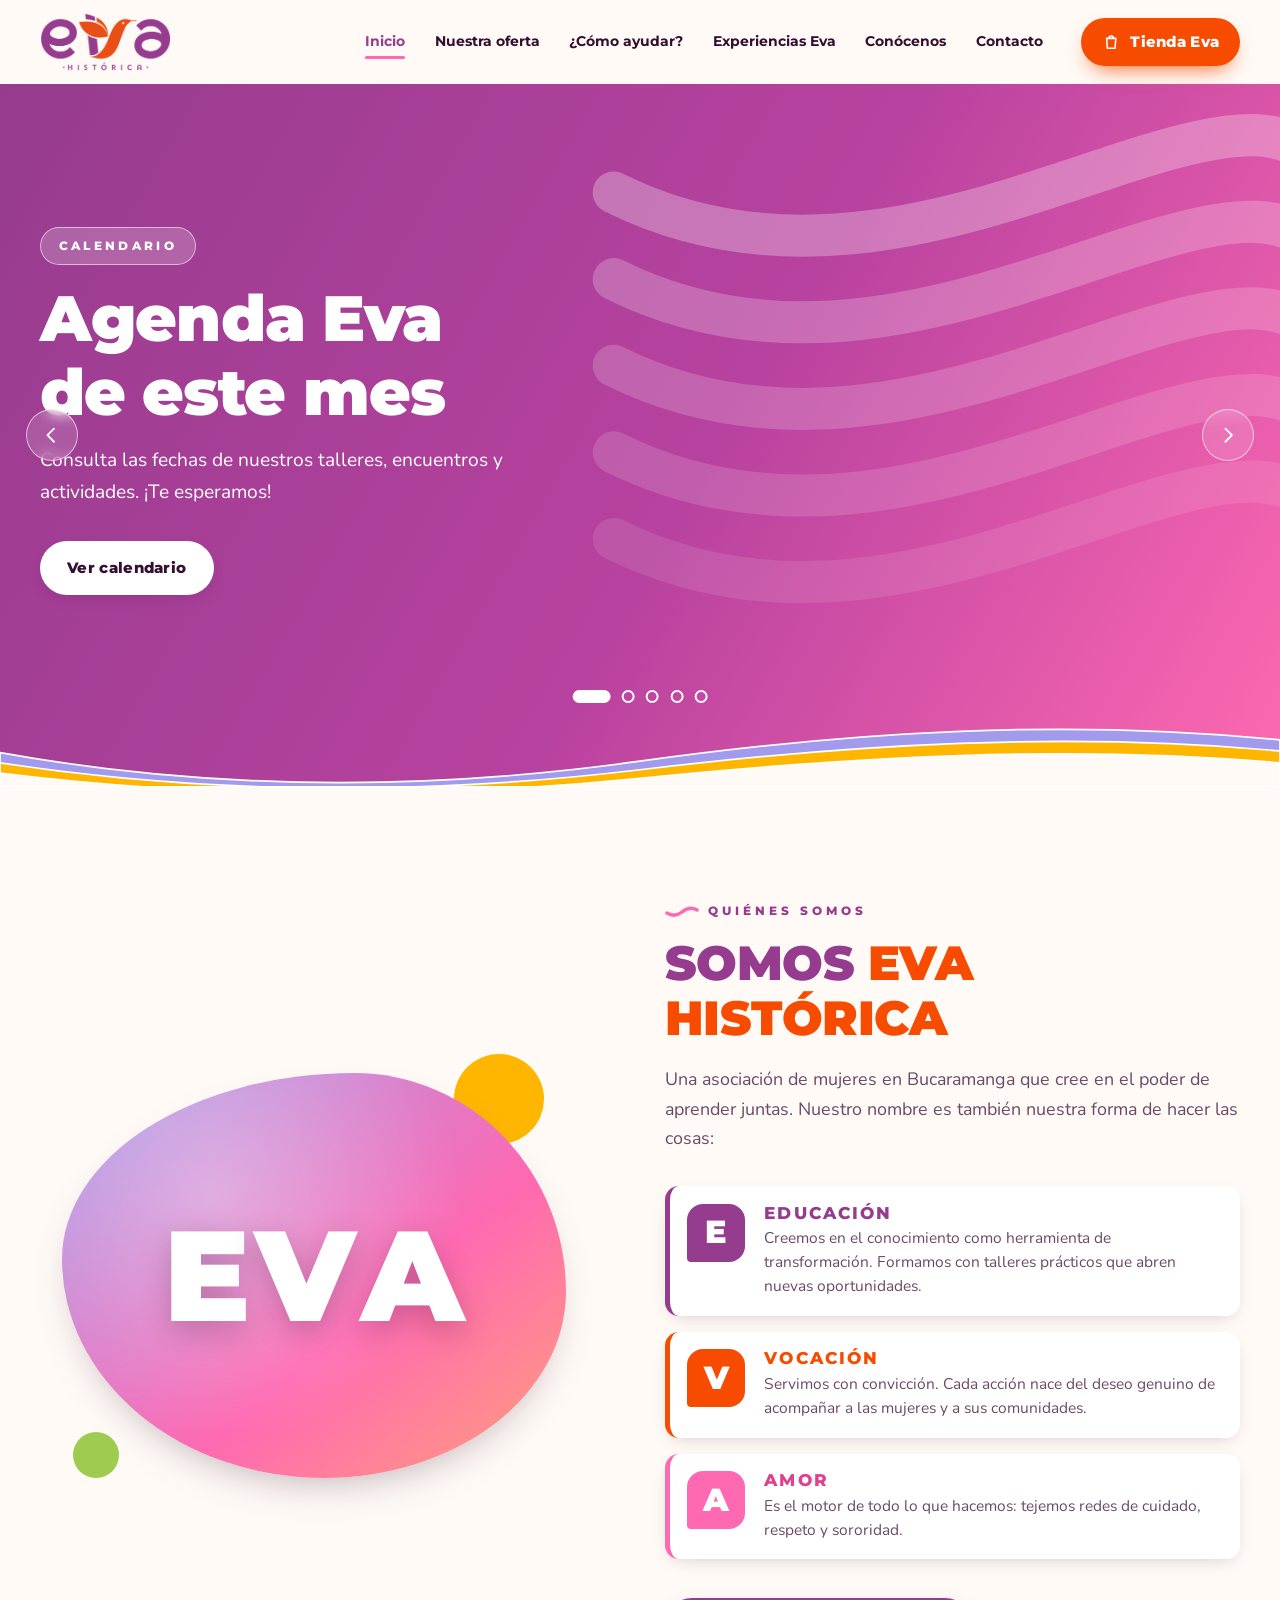
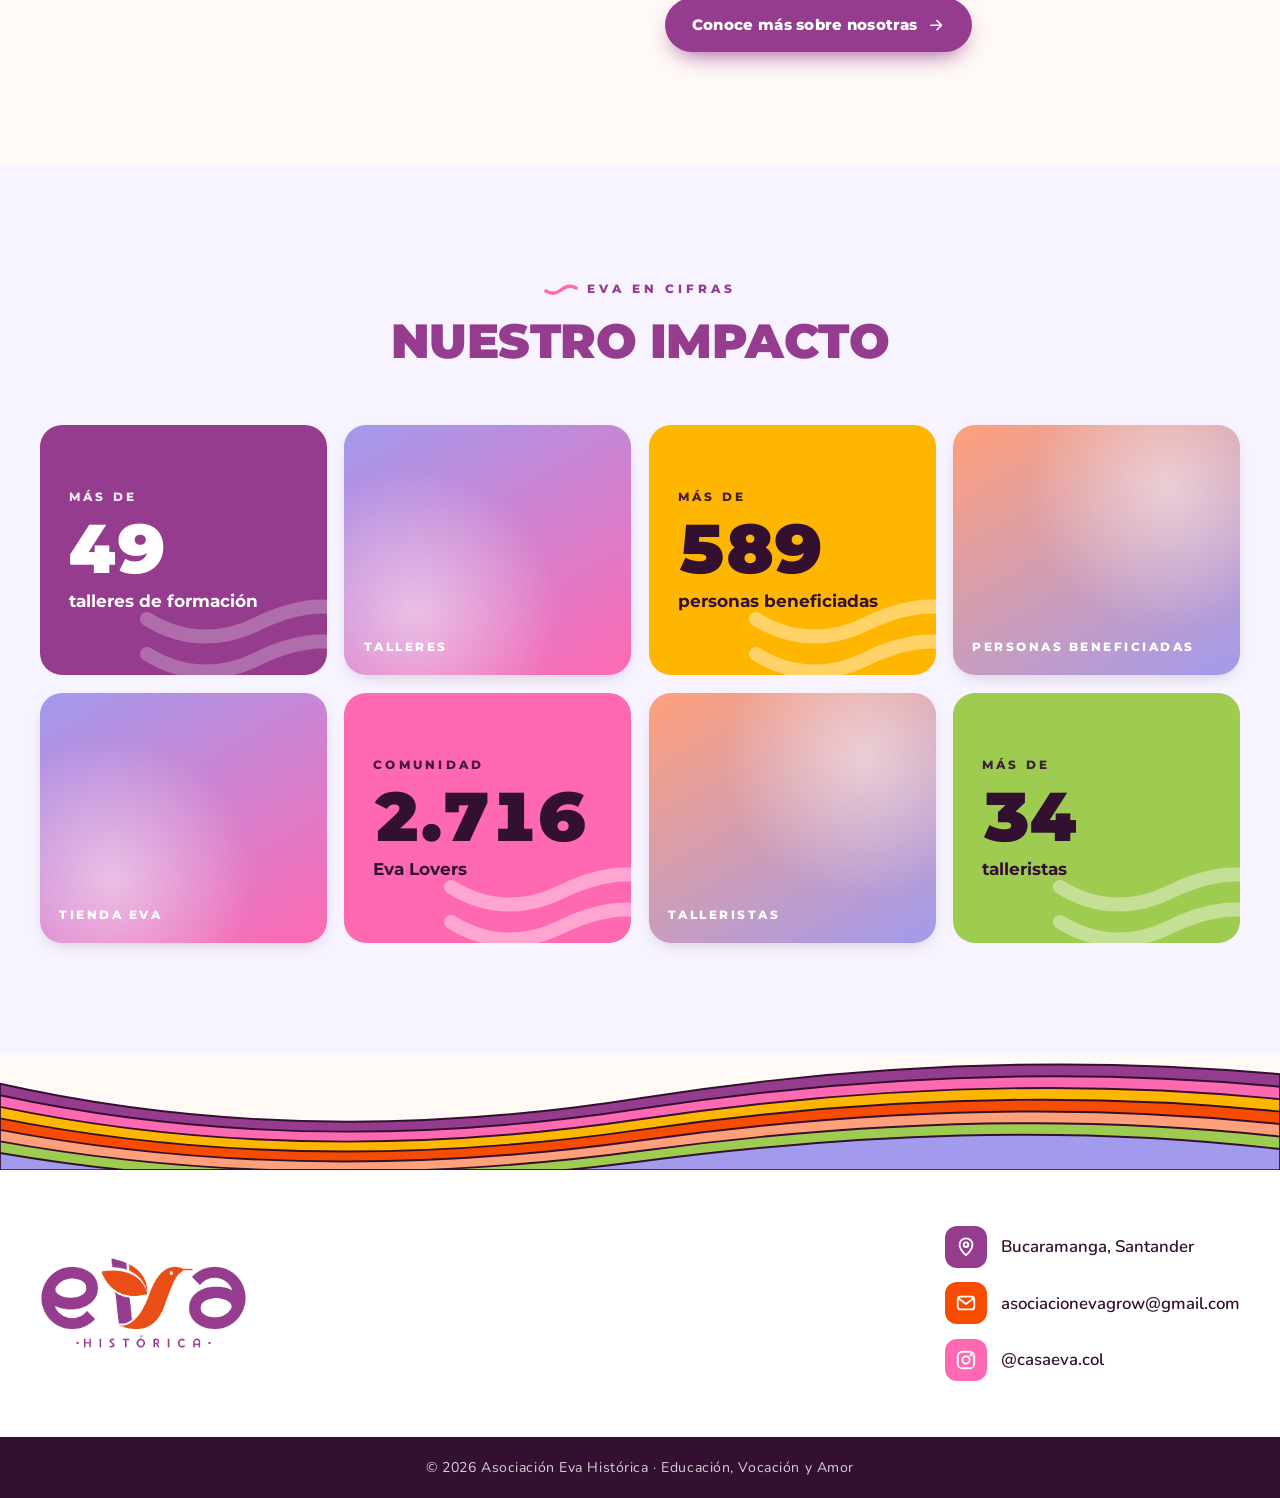
==== index.html @ c9ff87e4 "Primer commit" ====
<!DOCTYPE html>
<html lang="es">
<head>
  <meta charset="UTF-8">
  <meta name="viewport" content="width=device-width, initial-scale=1.0">
  <title>Asociación Eva Histórica | Educación, Vocación y Amor</title>
  <meta name="description" content="Asociación Eva Histórica — Bucaramanga, Santander. Talleres de formación, voluntariado y Tienda Eva: educación, vocación y amor.">
  <meta name="theme-color" content="#963c8f">
  <link rel="icon" type="image/png" href="assets/img/logo/logo-recortado.png">

  <link rel="preconnect" href="https://fonts.googleapis.com">
  <link rel="preconnect" href="https://fonts.gstatic.com" crossorigin>
  <link href="https://fonts.googleapis.com/css2?family=Montserrat:wght@500;600;700;800;900&family=Nunito:wght@400;600;700&display=swap" rel="stylesheet">

  <link rel="stylesheet" href="css/styles.css">
  <script src="js/main.js" defer></script>
</head>
<body>

  <a class="skip-link" href="#contenido">Saltar al contenido</a>

  <!-- ============ ENCABEZADO ============ -->
  <header class="site-header" id="top">
    <div class="container header-inner">
      <a class="brand" href="index.html" aria-label="Eva Histórica — Inicio">
        <img class="brand-logo js-fallback" src="assets/img/logo/logo-recortado.png" srcset="assets/img/logo/logo-recortado.png 1x, assets/img/logo/logo-grande-recortado.png 2x" width="584" height="259" alt="Asociación Eva Histórica">
        <span class="brand-fallback" aria-hidden="true">Eva<small>Histórica</small></span>
      </a>

      <button class="nav-toggle" aria-expanded="false" aria-controls="menu-principal" aria-label="Abrir menú">
        <span></span><span></span><span></span>
      </button>

      <nav class="main-nav" id="menu-principal" aria-label="Menú principal">
        <ul>
          <li><a href="index.html" aria-current="page">Inicio</a></li>
          <li><a href="oferta.html">Nuestra oferta</a></li>
          <li><a href="como-ayudar.html">¿Cómo ayudar?</a></li>
          <li><a href="experiencias.html">Experiencias Eva</a></li>
          <li><a href="conocenos.html">Conócenos</a></li>
          <li><a href="#contacto">Contacto</a></li>
        </ul>
        <a class="btn btn--shop" href="como-ayudar.html#tienda">
          <svg viewBox="0 0 24 24" aria-hidden="true"><path d="M6 7h12l-1 13H7L6 7Z"/><path d="M9 7a3 3 0 0 1 6 0"/></svg>
          Tienda Eva
        </a>
      </nav>
    </div>
  </header>

  <main id="contenido">

    <!-- ============ SLIDER DE BANNERS ============ -->
    <section class="hero" aria-roledescription="carrusel" aria-label="Novedades Eva">
      <div class="slides">

        <article class="slide slide--1 is-active" data-bg="assets/img/banners/banner-1.jpg" aria-roledescription="diapositiva" aria-label="1 de 5">
          <div class="container slide-content">
            <span class="pill">Calendario</span>
            <h2>Agenda Eva<br>de este mes</h2>
            <p>Consulta las fechas de nuestros talleres, encuentros y actividades. ¡Te esperamos!</p>
            <a class="btn btn--light" href="oferta.html#calendario">Ver calendario</a>
          </div>
        </article>

        <article class="slide slide--2" data-bg="assets/img/banners/banner-2.jpg" aria-roledescription="diapositiva" aria-label="2 de 5">
          <div class="container slide-content">
            <span class="pill">Convocatoria abierta</span>
            <h2>Inscríbete en nuestros nuevos talleres</h2>
            <p>Formación práctica para mujeres que quieren aprender, emprender y crecer juntas.</p>
            <a class="btn btn--light" href="oferta.html#talleres">Quiero inscribirme</a>
          </div>
        </article>

        <article class="slide slide--3" data-bg="assets/img/banners/banner-3.jpg" aria-roledescription="diapositiva" aria-label="3 de 5">
          <div class="container slide-content">
            <span class="pill">Tienda Eva</span>
            <h2>Hecho con amor por manos emprendedoras</h2>
            <p>Cada compra en la Tienda Eva impulsa los procesos de formación de nuestra comunidad.</p>
            <a class="btn btn--light" href="como-ayudar.html#tienda">Visitar la tienda</a>
          </div>
        </article>

        <article class="slide slide--4" data-bg="assets/img/banners/banner-4.jpg" aria-roledescription="diapositiva" aria-label="4 de 5">
          <div class="container slide-content">
            <span class="pill">Mensaje Eva</span>
            <h2>Educar es sembrar: cada mujer que aprende transforma su comunidad</h2>
            <a class="btn btn--light" href="conocenos.html">Conócenos</a>
          </div>
        </article>

        <article class="slide slide--5" data-bg="assets/img/banners/banner-5.jpg" aria-roledescription="diapositiva" aria-label="5 de 5">
          <div class="container slide-content">
            <span class="pill">Voluntariados</span>
            <h2>Suma tu tiempo y tu talento a la causa</h2>
            <p>Hay muchas formas de ser parte de Eva. Encuentra la tuya.</p>
            <a class="btn btn--light" href="como-ayudar.html#voluntarios">¿Cómo ayudar?</a>
          </div>
        </article>

        <!-- Ondas decorativas (se ocultan si el banner tiene imagen) -->
        <svg class="hero-ribbons" viewBox="0 0 600 520" aria-hidden="true" preserveAspectRatio="xMaxYMid slice">
          <g fill="none" stroke-linecap="round" stroke-width="34">
            <path d="M20 90 C160 160 300 110 420 70 S560 40 600 70"  stroke="#ffffff" opacity=".28"/>
            <path d="M20 160 C160 230 300 180 420 140 S560 110 600 140" stroke="#ffffff" opacity=".22"/>
            <path d="M20 230 C160 300 300 250 420 210 S560 180 600 210" stroke="#ffffff" opacity=".18"/>
            <path d="M20 300 C160 370 300 320 420 280 S560 250 600 280" stroke="#ffffff" opacity=".14"/>
            <path d="M20 370 C160 440 300 390 420 350 S560 320 600 350" stroke="#ffffff" opacity=".10"/>
          </g>
        </svg>
      </div>

      <button class="hero-arrow hero-arrow--prev" aria-label="Banner anterior">
        <svg viewBox="0 0 24 24" aria-hidden="true"><path d="M15 5l-7 7 7 7"/></svg>
      </button>
      <button class="hero-arrow hero-arrow--next" aria-label="Banner siguiente">
        <svg viewBox="0 0 24 24" aria-hidden="true"><path d="M9 5l7 7-7 7"/></svg>
      </button>

      <div class="hero-dots" role="tablist" aria-label="Elegir banner">
        <button role="tab" aria-selected="true"  aria-label="Calendario"></button>
        <button role="tab" aria-selected="false" aria-label="Convocatoria"></button>
        <button role="tab" aria-selected="false" aria-label="Tienda Eva"></button>
        <button role="tab" aria-selected="false" aria-label="Mensaje"></button>
        <button role="tab" aria-selected="false" aria-label="Voluntariados"></button>
      </div>

      <!-- Franja de ondas con la paleta -->
      <svg class="wave-band" viewBox="0 0 1440 90" preserveAspectRatio="none" aria-hidden="true">
        <path d="M0 50 C240 95 480 95 720 60 S1200 10 1440 35 V90 H0Z" fill="#a29aed"/>
        <path d="M0 62 C240 100 480 100 720 70 S1200 25 1440 48 V90 H0Z" fill="#ffb600"/>
        <path d="M0 74 C240 105 480 105 720 80 S1200 40 1440 62 V90 H0Z" fill="var(--bg)"/>
      </svg>
    </section>

    <!-- ============ QUIÉNES SOMOS / ACRÓSTICO EVA ============ -->
    <section class="about section">
      <div class="container about-grid">
        <div class="about-media reveal">
          <div class="blob" aria-hidden="true"></div>
          <img class="about-img js-fallback" src="assets/img/nosotras/nosotras.png" alt="Mujeres de la Asociación Eva Histórica">
          <div class="about-media-fallback" aria-hidden="true">
            <span>E</span><span>V</span><span>A</span>
          </div>
        </div>

        <div class="about-card reveal">
          <span class="eyebrow">Quiénes somos</span>
          <h2 class="section-title">Somos <span class="hl">Eva Histórica</span></h2>
          <p class="lead">
            Una asociación de mujeres en Bucaramanga que cree en el poder de aprender juntas.
            Nuestro nombre es también nuestra forma de hacer las cosas:
          </p>

          <ul class="acrostic">
            <li class="acrostic-item acrostic-item--e">
              <span class="letter" aria-hidden="true">E</span>
              <div>
                <h3>Educación</h3>
                <p>Creemos en el conocimiento como herramienta de transformación. Formamos con talleres prácticos que abren nuevas oportunidades.</p>
              </div>
            </li>
            <li class="acrostic-item acrostic-item--v">
              <span class="letter" aria-hidden="true">V</span>
              <div>
                <h3>Vocación</h3>
                <p>Servimos con convicción. Cada acción nace del deseo genuino de acompañar a las mujeres y a sus comunidades.</p>
              </div>
            </li>
            <li class="acrostic-item acrostic-item--a">
              <span class="letter" aria-hidden="true">A</span>
              <div>
                <h3>Amor</h3>
                <p>Es el motor de todo lo que hacemos: tejemos redes de cuidado, respeto y sororidad.</p>
              </div>
            </li>
          </ul>

          <a class="btn btn--primary" href="conocenos.html">
            Conoce más sobre nosotras
            <svg viewBox="0 0 24 24" aria-hidden="true"><path d="M5 12h14M13 6l6 6-6 6"/></svg>
          </a>
        </div>
      </div>
    </section>

    <!-- ============ IMPACTO / CIFRAS ============ -->
    <section class="impact section">
      <div class="container">
        <header class="section-head reveal">
          <span class="eyebrow">Eva en cifras</span>
          <h2 class="section-title">Nuestro impacto</h2>
        </header>

        <div class="impact-grid">
          <!-- Fila 1 -->
          <div class="tile tile--stat tile--morado reveal">
            <span class="stat-prefix">Más de</span>
            <span class="stat-number" data-count="50">0</span>
            <span class="stat-label">talleres de formación</span>
          </div>
          <figure class="tile tile--img reveal" data-label="Talleres">
            <img class="js-fallback" src="assets/img/impacto/talleres.jpg" alt="Talleres de formación Eva">
          </figure>
          <div class="tile tile--stat tile--amarillo reveal">
            <span class="stat-prefix">Más de</span>
            <span class="stat-number" data-count="600">0</span>
            <span class="stat-label">personas beneficiadas</span>
          </div>
          <figure class="tile tile--img reveal" data-label="Personas beneficiadas">
            <img class="js-fallback" src="assets/img/impacto/personas.jpg" alt="Personas beneficiadas por Eva">
          </figure>

          <!-- Fila 2 -->
          <figure class="tile tile--img reveal" data-label="Tienda Eva">
            <img class="js-fallback" src="assets/img/impacto/tienda.jpg" alt="Productos de la Tienda Eva">
          </figure>
          <div class="tile tile--stat tile--rosa reveal">
            <span class="stat-prefix">Comunidad</span>
            <span class="stat-number" data-count="2769">0</span>
            <span class="stat-label">Eva Lovers</span>
          </div>
          <figure class="tile tile--img reveal" data-label="Talleristas">
            <img class="js-fallback" src="assets/img/impacto/talleristas.jpg" alt="Talleristas de Eva">
          </figure>
          <div class="tile tile--stat tile--verde reveal">
            <span class="stat-prefix">Más de</span>
            <span class="stat-number" data-count="35">0</span>
            <span class="stat-label">talleristas</span>
          </div>
        </div>
      </div>
    </section>


  </main>

  <!-- ============ PIE DE PÁGINA ============ -->
  <footer class="site-footer" id="contacto">
    <svg class="footer-waves" viewBox="0 0 1440 120" preserveAspectRatio="none" aria-hidden="true">
      <path d="M0 30 C240 80 480 80 720 45 S1200 0 1440 20 V120 H0Z"  fill="#963c8f"/>
      <path d="M0 42 C240 90 480 90 720 56 S1200 12 1440 33 V120 H0Z" fill="#ff69b2"/>
      <path d="M0 54 C240 100 480 100 720 67 S1200 24 1440 46 V120 H0Z" fill="#ffb600"/>
      <path d="M0 66 C240 110 480 110 720 78 S1200 36 1440 59 V120 H0Z" fill="#f74c00"/>
      <path d="M0 78 C240 120 480 120 720 89 S1200 48 1440 72 V120 H0Z" fill="#ffa07a"/>
      <path d="M0 90 C240 130 480 130 720 100 S1200 60 1440 85 V120 H0Z" fill="#9ecc50"/>
      <path d="M0 102 C240 140 480 140 720 111 S1200 72 1440 98 V120 H0Z" fill="#a29aed"/>
    </svg>

    <div class="footer-main">
      <div class="container footer-grid">
        <a class="footer-brand" href="#top" aria-label="Volver arriba">
          <img class="js-fallback" src="assets/img/logo/logo-grande-recortado.png" width="1166" height="518" alt="Asociación Eva Histórica">
          <span class="brand-fallback" aria-hidden="true">Eva<small>Histórica</small></span>
        </a>

        <ul class="contact-list">
          <li>
            <svg viewBox="0 0 24 24" aria-hidden="true"><path d="M12 21s-7-6.2-7-11.5A7 7 0 0 1 19 9.5C19 14.8 12 21 12 21Z"/><circle cx="12" cy="9.5" r="2.5"/></svg>
            <span>Bucaramanga, Santander</span>
          </li>
          <li>
            <svg viewBox="0 0 24 24" aria-hidden="true"><rect x="3" y="5" width="18" height="14" rx="3"/><path d="m4 7 8 6 8-6"/></svg>
            <a href="mailto:asociacionevagrow@gmail.com">asociacionevagrow@gmail.com</a>
          </li>
          <li>
            <svg viewBox="0 0 24 24" aria-hidden="true"><rect x="3" y="3" width="18" height="18" rx="5"/><circle cx="12" cy="12" r="4"/><circle cx="17.5" cy="6.5" r=".8" fill="currentColor"/></svg>
            <a href="https://www.instagram.com/casaeva.col/" target="_blank" rel="noopener">@casaeva.col</a>
          </li>
        </ul>
      </div>
    </div>

    <div class="footer-bottom">
      <div class="container">
        <p>© <span id="year">2026</span> Asociación Eva Histórica · Educación, Vocación y Amor</p>
      </div>
    </div>
  </footer>

</body>
</html>
---- css/styles.css ----
/* =========================================================
   ASOCIACIÓN EVA HISTÓRICA — Hoja de estilos principal
   Paleta oficial (Diseño de marca 2024)
   ========================================================= */

:root {
  /* Paleta de marca */
  --morado:   #963c8f;
  --rosa:     #ff69b2;
  --amarillo: #ffb600;
  --naranja:  #f74c00;
  --salmon:   #ffa07a;
  --verde:    #9ecc50;
  --lavanda:  #a29aed;

  /* Neutros derivados */
  --tinta:        #33102f;   /* texto principal (morado muy oscuro) */
  --tinta-suave:  #6b4a67;
  --bg:           #fffaf6;   /* crema cálido */
  --bg-alt:       #f7f3ff;   /* lavanda muy claro */
  --blanco:       #ffffff;

  /* Tipografía */
  --font-display: "Montserrat", system-ui, sans-serif;
  --font-body:    "Nunito", system-ui, sans-serif;

  /* Sistema */
  --radius:    22px;
  --radius-sm: 14px;
  --shadow:    0 18px 40px -18px rgba(51, 16, 47, .35);
  --shadow-sm: 0 6px 18px -8px rgba(51, 16, 47, .25);
  --header-h:  84px;
  --ease:      cubic-bezier(.22, .8, .2, 1);
}

/* ---------- Base ---------- */
*, *::before, *::after { box-sizing: border-box; }

html { scroll-behavior: smooth; scroll-padding-top: var(--header-h); }

body {
  margin: 0;
  font-family: var(--font-body);
  font-size: 1.05rem;
  line-height: 1.65;
  color: var(--tinta);
  background: var(--bg);
  -webkit-font-smoothing: antialiased;
  overflow-x: hidden;
}

img { max-width: 100%; display: block; }
a { color: inherit; }
h1, h2, h3 { font-family: var(--font-display); line-height: 1.15; margin: 0; }
p { margin: 0; }
ul { margin: 0; padding: 0; list-style: none; }

svg { width: 1em; height: 1em; fill: none; stroke: currentColor; stroke-width: 2; stroke-linecap: round; stroke-linejoin: round; }

.container { width: min(1200px, 100% - 2.5rem); margin-inline: auto; }

.section { padding-block: clamp(4rem, 9vw, 7rem); }

.skip-link {
  position: absolute; left: 1rem; top: -100px; z-index: 999;
  background: var(--morado); color: #fff; padding: .6rem 1rem; border-radius: 8px;
}
.skip-link:focus { top: 1rem; }

:focus-visible { outline: 3px solid var(--amarillo); outline-offset: 3px; border-radius: 6px; }

/* ---------- Títulos de sección ---------- */
.eyebrow {
  display: inline-flex; align-items: center; gap: .6rem;
  font-family: var(--font-display);
  font-size: .78rem; font-weight: 800;
  letter-spacing: .32em; text-transform: uppercase;
  color: var(--morado);
  margin-bottom: .9rem;
}
.eyebrow::before {
  content: "";
  width: 34px; height: 12px;
  background: url("data:image/svg+xml,%3Csvg xmlns='http://www.w3.org/2000/svg' viewBox='0 0 34 12'%3E%3Cpath d='M2 8c5 3 10 3 15-1s10-5 15-2' fill='none' stroke='%23ff69b2' stroke-width='3.5' stroke-linecap='round'/%3E%3C/svg%3E") no-repeat center / contain;
}

.section-title {
  font-size: clamp(2rem, 4.2vw, 3rem);
  font-weight: 900;
  letter-spacing: -.01em;
  text-transform: uppercase;
  color: var(--morado);
}
.section-title .hl { color: var(--naranja); }

.section-head { text-align: center; margin-bottom: clamp(2.5rem, 5vw, 3.5rem); }
.section-head .eyebrow { justify-content: center; }

/* ---------- Botones ---------- */
.btn {
  display: inline-flex; align-items: center; gap: .6rem;
  font-family: var(--font-display); font-weight: 800; font-size: .92rem;
  letter-spacing: .02em;
  padding: .95rem 1.7rem;
  border-radius: 999px;
  text-decoration: none;
  border: 0; cursor: pointer;
  transition: transform .25s var(--ease), box-shadow .25s var(--ease), background-color .25s;
}
.btn svg { font-size: 1.15rem; transition: transform .25s var(--ease); }
.btn:hover { transform: translateY(-2px); }
.btn:hover svg { transform: translateX(3px); }

.btn--primary { background: var(--morado); color: #fff; box-shadow: 0 10px 24px -10px var(--morado); }
.btn--primary:hover { background: #7d2f77; box-shadow: 0 14px 28px -10px var(--morado); }

.btn--light { background: #fff; color: var(--tinta); box-shadow: var(--shadow-sm); }
.btn--light:hover { box-shadow: var(--shadow); }

.btn--shop { background: var(--naranja); color: #fff; padding: .75rem 1.3rem; box-shadow: 0 10px 22px -10px var(--naranja); }
.btn--shop:hover { background: #dd4400; }
.btn--shop:hover svg { transform: none; }

/* =========================================================
   ENCABEZADO
   ========================================================= */
.site-header {
  position: sticky; top: 0; z-index: 100;
  background: rgba(255, 250, 246, .88);
  backdrop-filter: saturate(1.6) blur(14px);
  -webkit-backdrop-filter: saturate(1.6) blur(14px);
  transition: box-shadow .3s, background-color .3s;
}
.site-header.is-scrolled { box-shadow: 0 8px 30px -18px rgba(51, 16, 47, .45); background: rgba(255, 255, 255, .94); }

.header-inner { height: var(--header-h); display: flex; align-items: center; justify-content: space-between; gap: 1.5rem; }

.brand { display: flex; align-items: center; text-decoration: none; flex-shrink: 0; }
.brand-logo { height: 58px; width: auto; }

/* Logo de texto cuando aún no hay imagen */
.brand-fallback {
  display: none;
  font-family: var(--font-display); font-weight: 900; font-size: 1.9rem; line-height: .9;
  color: var(--morado); letter-spacing: -.02em;
}
.brand-fallback small {
  display: block; font-size: .62rem; font-weight: 800; letter-spacing: .38em;
  text-transform: uppercase; color: var(--naranja); margin-top: .25rem;
}
.no-img > .brand-fallback { display: block; }

.main-nav { display: flex; align-items: center; gap: 1.6rem; }
.main-nav ul { display: flex; gap: .25rem; }
.main-nav ul a {
  position: relative; display: block;
  padding: .55rem .8rem;
  font-family: var(--font-display); font-weight: 700; font-size: .88rem;
  text-decoration: none; color: var(--tinta);
  border-radius: 999px;
  transition: color .2s;
}
.main-nav ul a::after {
  content: ""; position: absolute; left: .8rem; right: .8rem; bottom: .2rem; height: 3px;
  border-radius: 3px; background: var(--rosa);
  transform: scaleX(0); transform-origin: left; transition: transform .3s var(--ease);
}
.main-nav ul a:hover { color: var(--morado); }
.main-nav ul a:hover::after,
.main-nav ul a[aria-current="page"]::after { transform: scaleX(1); }
.main-nav ul a[aria-current="page"] { color: var(--morado); }

.nav-toggle {
  display: none;
  width: 46px; height: 46px; border: 0; border-radius: 14px;
  background: var(--bg-alt); cursor: pointer;
  flex-direction: column; align-items: center; justify-content: center; gap: 5px;
}
.nav-toggle span { width: 22px; height: 2.5px; border-radius: 2px; background: var(--morado); transition: transform .3s var(--ease), opacity .2s; }
.nav-toggle[aria-expanded="true"] span:nth-child(1) { transform: translateY(7.5px) rotate(45deg); }
.nav-toggle[aria-expanded="true"] span:nth-child(2) { opacity: 0; }
.nav-toggle[aria-expanded="true"] span:nth-child(3) { transform: translateY(-7.5px) rotate(-45deg); }

/* =========================================================
   HERO / SLIDER
   ========================================================= */
.hero { position: relative; color: #fff; }

.slides {
  position: relative;
  height: clamp(520px, 78vh, 720px);
  overflow: hidden;
  isolation: isolate;
}

.slide {
  position: absolute; inset: 0;
  display: flex; align-items: center;
  opacity: 0; visibility: hidden;
  transition: opacity .9s var(--ease), visibility 0s .9s;
  background: var(--slide-grad);
  z-index: 1;
}
.slide.is-active { opacity: 1; visibility: visible; transition: opacity .9s var(--ease); z-index: 2; }

/* Capa de imagen (se rellena desde JS si existe la imagen) */
.slide::before {
  content: ""; position: absolute; inset: 0; z-index: -2;
  background-image: var(--slide-img, none);
  background-size: cover; background-position: center;
  transform: scale(1.08);
  transition: transform 7s linear;
}
.slide.is-active::before { transform: scale(1); }

/* Velo para legibilidad del texto cuando hay foto */
.slide.has-image::after {
  content: ""; position: absolute; inset: 0; z-index: -1;
  background: linear-gradient(90deg, rgba(51, 16, 47, .78) 0%, rgba(51, 16, 47, .45) 45%, rgba(51, 16, 47, 0) 80%);
}

/* Fondos de respaldo con la paleta */
.slide--1 { --slide-grad: linear-gradient(120deg, #963c8f 0%, #b8429f 55%, #ff69b2 100%); }
.slide--2 { --slide-grad: linear-gradient(120deg, #f74c00 0%, #ff7a2e 50%, #ffb600 100%); }
.slide--3 { --slide-grad: linear-gradient(120deg, #7c74d9 0%, #a29aed 55%, #ff69b2 100%); }
.slide--4 { --slide-grad: linear-gradient(120deg, #5f2a7c 0%, #963c8f 60%, #ffa07a 100%); }
.slide--5 { --slide-grad: linear-gradient(120deg, #4f8f2a 0%, #7fb83e 50%, #9ecc50 100%); }

.slide-content { position: relative; z-index: 3; padding-bottom: 3rem; }
.slide-content > * { max-width: 620px; }

.slide h2 {
  font-size: clamp(2.2rem, 5.4vw, 4rem);
  font-weight: 900;
  letter-spacing: -.02em;
  margin: 1.1rem 0 1rem;
  text-wrap: balance;
}
.slide p { font-size: clamp(1.02rem, 1.6vw, 1.2rem); max-width: 520px; margin-bottom: 2rem; opacity: .95; }
.slide--4 h2 { margin-bottom: 2rem; }

.pill {
  display: inline-block;
  font-family: var(--font-display); font-weight: 800; font-size: .75rem;
  letter-spacing: .28em; text-transform: uppercase;
  padding: .5rem 1.1rem; border-radius: 999px;
  background: rgba(255, 255, 255, .2);
  border: 1.5px solid rgba(255, 255, 255, .55);
  backdrop-filter: blur(6px);
}

/* Animación de entrada del contenido */
.slide .slide-content > * { opacity: 0; transform: translateY(24px); }
.slide.is-active .slide-content > * { opacity: 1; transform: none; transition: opacity .8s var(--ease), transform .8s var(--ease); }
.slide.is-active .slide-content > :nth-child(2) { transition-delay: .12s; }
.slide.is-active .slide-content > :nth-child(3) { transition-delay: .24s; }
.slide.is-active .slide-content > :nth-child(4) { transition-delay: .36s; }

.hero-ribbons {
  position: absolute; right: -4%; top: 50%; z-index: 2;
  width: min(58vw, 760px); height: auto;
  transform: translateY(-55%);
  pointer-events: none;
  transition: opacity .6s;
}
.hero.current-has-image .hero-ribbons { opacity: 0; }

.hero-arrow {
  position: absolute; top: 50%; z-index: 5;
  width: 52px; height: 52px; margin-top: -26px;
  display: grid; place-items: center;
  border: 1.5px solid rgba(255, 255, 255, .6); border-radius: 50%;
  background: rgba(255, 255, 255, .14); color: #fff;
  backdrop-filter: blur(6px);
  cursor: pointer; font-size: 1.4rem;
  transition: background-color .25s, transform .25s var(--ease);
}
.hero-arrow:hover { background: rgba(255, 255, 255, .3); transform: scale(1.06); }
.hero-arrow--prev { left: clamp(.75rem, 2vw, 2rem); }
.hero-arrow--next { right: clamp(.75rem, 2vw, 2rem); }

.hero-dots {
  position: absolute; left: 50%; bottom: clamp(3.8rem, 7vw, 5.2rem); z-index: 5;
  transform: translateX(-50%);
  display: flex; gap: .7rem;
}
.hero-dots button {
  width: 13px; height: 13px; padding: 0;
  border: 2px solid #fff; border-radius: 999px;
  background: transparent; cursor: pointer;
  transition: width .4s var(--ease), background-color .3s;
}
.hero-dots button[aria-selected="true"] { width: 38px; background: #fff; }

.wave-band {
  position: absolute; left: 0; right: 0; bottom: -1px; z-index: 4;
  width: 100%; height: clamp(40px, 6vw, 90px);
  pointer-events: none;
}
.wave-band path:last-child { fill: var(--bg); }

/* =========================================================
   QUIÉNES SOMOS / ACRÓSTICO
   ========================================================= */
.about-grid {
  display: grid; grid-template-columns: 1fr 1.05fr;
  align-items: center; gap: clamp(2rem, 6vw, 5rem);
}

.about-media { position: relative; display: grid; place-items: center; min-height: 460px; }

.blob {
  position: absolute; inset: 6% 4%;
  background:
    radial-gradient(circle at 30% 30%, rgba(255, 255, 255, .35), transparent 55%),
    linear-gradient(140deg, var(--lavanda), var(--rosa) 60%, var(--salmon));
  border-radius: 58% 42% 48% 52% / 46% 54% 46% 54%;
  animation: morph 14s ease-in-out infinite alternate;
  box-shadow: var(--shadow);
}
.about-media::before,
.about-media::after {
  content: ""; position: absolute; border-radius: 50%; z-index: 0;
}
.about-media::before { width: 90px; height: 90px; background: var(--amarillo); top: 2%; right: 8%; }
.about-media::after  { width: 46px; height: 46px; background: var(--verde); bottom: 6%; left: 6%; }

@keyframes morph {
  0%   { border-radius: 58% 42% 48% 52% / 46% 54% 46% 54%; }
  50%  { border-radius: 44% 56% 60% 40% / 55% 42% 58% 45%; }
  100% { border-radius: 52% 48% 38% 62% / 40% 60% 40% 60%; }
}

.about-img { position: relative; z-index: 1; max-height: 540px; width: auto; filter: drop-shadow(0 24px 30px rgba(51, 16, 47, .25)); }

.about-media-fallback { display: none; position: relative; z-index: 1; gap: .3rem; }
.about-media-fallback span {
  font-family: var(--font-display); font-weight: 900; font-size: clamp(5rem, 11vw, 8rem); line-height: 1;
  color: #fff; text-shadow: 0 10px 30px rgba(51, 16, 47, .25);
}
.about-media.no-img .about-media-fallback { display: flex; }

.about-card .lead { font-size: 1.12rem; color: var(--tinta-suave); margin: 1.2rem 0 2rem; }

.acrostic { display: grid; gap: 1rem; margin-bottom: 2.4rem; }
.acrostic-item {
  --c: var(--morado);
  display: flex; align-items: flex-start; gap: 1.2rem;
  padding: 1.1rem 1.3rem 1.1rem 1.1rem;
  background: #fff;
  border-radius: var(--radius-sm);
  box-shadow: var(--shadow-sm);
  border-left: 5px solid var(--c);
  transition: transform .3s var(--ease), box-shadow .3s var(--ease);
}
.acrostic-item:hover { transform: translateX(6px); box-shadow: var(--shadow); }
.acrostic-item--e { --c: var(--morado); }
.acrostic-item--v { --c: var(--naranja); }
.acrostic-item--a { --c: var(--rosa); }

.letter {
  flex-shrink: 0;
  width: 58px; height: 58px; display: grid; place-items: center;
  font-family: var(--font-display); font-weight: 900; font-size: 2rem;
  color: #fff; background: var(--c);
  border-radius: 16px 16px 16px 4px;
}
.acrostic-item h3 { font-size: 1.05rem; font-weight: 800; text-transform: uppercase; letter-spacing: .12em; color: var(--c); margin-bottom: .2rem; }
.acrostic-item--a h3 { color: #e0408f; } /* rosa algo más oscuro para contraste del texto */
.acrostic-item p { font-size: .97rem; color: var(--tinta-suave); line-height: 1.55; }

/* =========================================================
   IMPACTO
   ========================================================= */
.impact { background: var(--bg-alt); position: relative; }

.impact-grid {
  display: grid;
  grid-template-columns: repeat(4, 1fr);
  grid-auto-rows: minmax(250px, auto);
  gap: 1.1rem;
}

.tile { position: relative; margin: 0; border-radius: var(--radius); overflow: hidden; }

.tile--stat {
  display: flex; flex-direction: column; justify-content: center;
  padding: 2rem 1.8rem;
  color: #fff;
  background: var(--c);
  isolation: isolate;
}
/* onda decorativa en cada cifra */
.tile--stat::after {
  content: ""; position: absolute; right: -30px; bottom: -14px; z-index: -1;
  width: 220px; height: 110px; opacity: .25;
  background: url("data:image/svg+xml,%3Csvg xmlns='http://www.w3.org/2000/svg' viewBox='0 0 220 110'%3E%3Cg fill='none' stroke='%23fff' stroke-width='14' stroke-linecap='round'%3E%3Cpath d='M10 40c40 25 80 20 110 5s70-25 95-10'/%3E%3Cpath d='M10 75c40 25 80 20 110 5s70-25 95-10'/%3E%3C/g%3E%3C/svg%3E") no-repeat center / contain;
}
.tile--morado   { --c: var(--morado); }
.tile--amarillo { --c: var(--amarillo); color: var(--tinta); }
.tile--rosa     { --c: var(--rosa); color: var(--tinta); }
.tile--verde    { --c: var(--verde); color: var(--tinta); }
.tile--amarillo::after, .tile--rosa::after, .tile--verde::after { opacity: .4; }

.stat-prefix {
  font-family: var(--font-display); font-weight: 800; font-size: .78rem;
  letter-spacing: .26em; text-transform: uppercase; opacity: .9;
}
.stat-number {
  font-family: var(--font-display); font-weight: 900;
  font-size: clamp(3rem, 5.4vw, 4.4rem); line-height: 1;
  margin: .4rem 0 .5rem;
  font-variant-numeric: tabular-nums;
}
.stat-label { font-family: var(--font-display); font-weight: 700; font-size: 1.05rem; line-height: 1.3; }

.tile--img {
  background:
    radial-gradient(circle at 75% 25%, rgba(255, 255, 255, .5), transparent 50%),
    linear-gradient(150deg, var(--salmon), var(--lavanda));
  box-shadow: var(--shadow-sm);
}
.tile--img:nth-of-type(odd) { background: radial-gradient(circle at 25% 75%, rgba(255, 255, 255, .5), transparent 50%), linear-gradient(150deg, var(--lavanda), var(--rosa)); }
.tile--img img { width: 100%; height: 100%; object-fit: cover; transition: transform .8s var(--ease); }
.tile--img:hover img { transform: scale(1.06); }
.tile--img.no-img::after {
  content: attr(data-label);
  position: absolute; left: 1.2rem; bottom: 1.1rem;
  font-family: var(--font-display); font-weight: 800; font-size: .78rem;
  letter-spacing: .2em; text-transform: uppercase; color: #fff;
}

/* =========================================================
   PIE DE PÁGINA
   ========================================================= */
.site-footer { position: relative; background: var(--bg); }
.footer-waves { display: block; width: 100%; height: clamp(60px, 9vw, 120px); }

.footer-main { background: var(--blanco); padding: clamp(2.5rem, 5vw, 3.5rem) 0; }
.footer-grid { display: flex; align-items: center; justify-content: space-between; gap: 2rem; flex-wrap: wrap; }

.footer-brand { text-decoration: none; }
.footer-brand img { height: 92px; width: auto; }
.footer-brand .brand-fallback { font-size: 2.6rem; }

.contact-list { display: grid; gap: .9rem; }
.contact-list li { display: flex; align-items: center; gap: .9rem; font-weight: 600; }
.contact-list svg {
  flex-shrink: 0; width: 42px; height: 42px; padding: 10px;
  border-radius: 12px; color: #fff; background: var(--morado);
}
.contact-list li:nth-child(2) svg { background: var(--naranja); }
.contact-list li:nth-child(3) svg { background: var(--rosa); }
.contact-list a { text-decoration: none; background: linear-gradient(var(--rosa), var(--rosa)) left bottom / 0 2px no-repeat; transition: background-size .3s var(--ease), color .2s; }
.contact-list a:hover { color: var(--morado); background-size: 100% 2px; }

.footer-bottom { background: var(--tinta); color: rgba(255, 255, 255, .8); padding: 1.2rem 0; text-align: center; font-size: .88rem; }
.footer-bottom p { letter-spacing: .04em; }

/* =========================================================
   ANIMACIONES DE APARICIÓN
   ========================================================= */
.reveal { opacity: 0; transform: translateY(30px); transition: opacity .9s var(--ease), transform .9s var(--ease); }
.reveal.is-visible { opacity: 1; transform: none; }
.impact-grid .reveal:nth-child(4n+2) { transition-delay: .08s; }
.impact-grid .reveal:nth-child(4n+3) { transition-delay: .16s; }
.impact-grid .reveal:nth-child(4n+4) { transition-delay: .24s; }

/* =========================================================
   RESPONSIVE
   ========================================================= */
@media (max-width: 1100px) {
  .main-nav { gap: 1rem; }
  .main-nav ul a { padding: .5rem .55rem; font-size: .82rem; }
}

@media (max-width: 960px) {
  :root { --header-h: 72px; }
  .brand-logo { height: 48px; }

  .nav-toggle { display: flex; }
  .main-nav {
    position: fixed; inset: var(--header-h) 0 auto 0;
    flex-direction: column; align-items: stretch; gap: 1rem;
    padding: 1.2rem 1.25rem 1.8rem;
    background: #fff;
    box-shadow: 0 30px 40px -20px rgba(51, 16, 47, .35);
    transform: translateY(-12px); opacity: 0; visibility: hidden;
    transition: transform .35s var(--ease), opacity .3s, visibility 0s .35s;
  }
  .main-nav.is-open { transform: none; opacity: 1; visibility: visible; transition: transform .35s var(--ease), opacity .3s; }
  .main-nav ul { flex-direction: column; gap: 0; }
  .main-nav ul a { font-size: 1rem; padding: .85rem .6rem; border-bottom: 1px solid var(--bg-alt); border-radius: 0; }
  .main-nav ul a::after { display: none; }
  .btn--shop { justify-content: center; padding: 1rem; }

  .about-grid { grid-template-columns: 1fr; }
  .about-media { min-height: 360px; max-width: 480px; width: 100%; margin-inline: auto; }

  .impact-grid { grid-template-columns: repeat(2, 1fr); grid-auto-rows: minmax(210px, auto); }
}

@media (max-width: 640px) {
  .hero-arrow { display: none; }
  .slides { height: clamp(520px, 86vh, 640px); }
  .hero-ribbons { width: 120vw; right: -40%; opacity: .6; }
  .slide-content { padding-bottom: 5rem; }

  .impact-grid { gap: .8rem; grid-auto-rows: minmax(180px, auto); }
  .tile--stat { padding: 1.4rem 1.2rem; }
  .stat-label { font-size: .92rem; }


  .footer-grid { flex-direction: column; text-align: center; }
  .contact-list li { justify-content: center; }
}

@media (prefers-reduced-motion: reduce) {
  *, *::before, *::after { animation: none !important; transition-duration: .01ms !important; }
  html { scroll-behavior: auto; }
  .reveal { opacity: 1; transform: none; }
}


/* =========================================================
   =====  PÁGINAS INTERNAS  =====
   ========================================================= */

/* ---------- Encabezado de página ---------- */
.page-hero {
  position: relative; overflow: hidden; isolation: isolate;
  color: #fff;
  background: var(--grad);
  padding: clamp(4rem, 9vw, 6.5rem) 0 clamp(6.5rem, 12vw, 9rem);
}
.page-hero--morado  { --grad: linear-gradient(120deg, #963c8f 0%, #b8429f 55%, #ff69b2 100%); }
.page-hero--naranja { --grad: linear-gradient(120deg, #f74c00 0%, #ff7a2e 50%, #ffb600 100%); }
.page-hero--lavanda { --grad: linear-gradient(120deg, #7c74d9 0%, #a29aed 55%, #ff69b2 100%); }
.page-hero--atardecer   { --grad: linear-gradient(120deg, #5f2a7c 0%, #963c8f 55%, #ffa07a 100%); }
.page-hero .container { position: relative; z-index: 3; }
.page-hero h1 {
  font-size: clamp(2.4rem, 6vw, 4.2rem); font-weight: 900; letter-spacing: -.02em;
  text-transform: uppercase; margin: 1.1rem 0 .9rem; max-width: 760px; text-wrap: balance;
}
.page-hero p { font-size: clamp(1.02rem, 1.6vw, 1.2rem); max-width: 560px; opacity: .95; }
.page-hero .hero-ribbons { transform: translateY(-50%); }

.section--alt { background: var(--bg-alt); }
.section-head p { color: var(--tinta-suave); max-width: 600px; margin: 1rem auto 0; font-size: 1.08rem; }

/* ---------- Banda de llamado a la acción ---------- */
.cta-band {
  position: relative; overflow: hidden; isolation: isolate;
  display: flex; align-items: center; justify-content: space-between; gap: 1.5rem 2rem; flex-wrap: wrap;
  padding: clamp(2rem, 4vw, 2.8rem) clamp(1.6rem, 4vw, 3rem);
  border-radius: var(--radius);
  background: linear-gradient(120deg, var(--morado), var(--rosa));
  color: #fff; box-shadow: var(--shadow);
}
.cta-band::after {
  content: ""; position: absolute; right: -40px; top: -20px; bottom: -20px; width: 340px; z-index: -1; opacity: .25;
  background: url("data:image/svg+xml,%3Csvg xmlns='http://www.w3.org/2000/svg' viewBox='0 0 220 110'%3E%3Cg fill='none' stroke='%23fff' stroke-width='12' stroke-linecap='round'%3E%3Cpath d='M10 25c40 25 80 20 110 5s70-25 95-10'/%3E%3Cpath d='M10 55c40 25 80 20 110 5s70-25 95-10'/%3E%3Cpath d='M10 85c40 25 80 20 110 5s70-25 95-10'/%3E%3C/g%3E%3C/svg%3E") no-repeat center / contain;
}
.cta-band h2 { font-size: clamp(1.4rem, 2.6vw, 1.9rem); font-weight: 900; }
.cta-band p { opacity: .92; margin-top: .3rem; }
.cta-actions { display: flex; gap: .8rem; flex-wrap: wrap; }
.btn--ghost { background: transparent; color: #fff; border: 2px solid rgba(255, 255, 255, .7); }
.btn--ghost:hover { background: rgba(255, 255, 255, .15); }

/* =========================================================
   NUESTRA OFERTA
   ========================================================= */
.calendar-frame {
  max-width: 980px; margin-inline: auto;
  background: #fff; border-radius: var(--radius); padding: clamp(.8rem, 2vw, 1.2rem);
  box-shadow: var(--shadow);
}
.calendar-link { display: block; border-radius: var(--radius-sm); overflow: hidden; cursor: zoom-in; }
.calendar-link img { width: 100%; height: auto; transition: transform .6s var(--ease); }
.calendar-link:hover img { transform: scale(1.015); }
.calendar-link.no-img { display: none; }

.calendar-empty {
  display: none; place-items: center; text-align: center; gap: 1rem;
  padding: clamp(3rem, 7vw, 5rem) 1.5rem;
  border-radius: var(--radius-sm);
  background: repeating-linear-gradient(90deg, transparent 0 calc(100% / 7 - 1px), rgba(162, 154, 237, .25) calc(100% / 7 - 1px) calc(100% / 7)), var(--bg-alt);
}
.calendar-link.no-img + .calendar-empty { display: grid; }
.calendar-empty svg { font-size: 3.4rem; color: var(--morado); }
.calendar-empty strong { font-family: var(--font-display); font-size: 1.25rem; color: var(--morado); }
.calendar-empty p { color: var(--tinta-suave); max-width: 420px; }
.calendar-note { text-align: center; margin-top: 1rem; font-size: .9rem; color: var(--tinta-suave); }

.workshops { display: flex; flex-wrap: wrap; justify-content: center; gap: 1.4rem; }
.workshop {
  --c: var(--morado);
  position: relative; overflow: hidden;
  flex: 1 1 300px; max-width: calc((100% - 2.8rem) / 3);
  background: #fff; border-radius: var(--radius);
  padding: 2rem 1.8rem 1.9rem;
  box-shadow: var(--shadow-sm);
  border-top: 6px solid var(--c);
  transition: transform .35s var(--ease), box-shadow .35s var(--ease);
}
.workshop:hover { transform: translateY(-6px); box-shadow: var(--shadow); }
.workshop::after {
  content: ""; position: absolute; right: -60px; top: -60px; width: 160px; height: 160px; border-radius: 50%;
  background: var(--c); opacity: .09;
}
.workshop-icon {
  width: 64px; height: 64px; display: grid; place-items: center;
  border-radius: 20px 20px 20px 6px; background: var(--c); color: #fff;
  font-size: 1.9rem; margin-bottom: 1.2rem;
}
.workshop h3 { font-size: 1.25rem; font-weight: 900; text-transform: uppercase; letter-spacing: .04em; margin-bottom: 1rem; }
.workshop li {
  position: relative; padding: .55rem 0 .55rem 1.6rem;
  border-bottom: 1px dashed rgba(51, 16, 47, .12);
  font-weight: 600;
}
.workshop li:last-child { border-bottom: 0; }
.workshop li::before {
  content: ""; position: absolute; left: 0; top: 50%; width: 10px; height: 10px; margin-top: -5px;
  border-radius: 50%; background: var(--c);
}
.workshop--rosa    { --c: var(--rosa); }
.workshop--lavanda { --c: var(--lavanda); }
.workshop--naranja { --c: var(--naranja); }
.workshop--verde   { --c: var(--verde); }
.workshop--morado  { --c: var(--morado); }

/* =========================================================
   ¿CÓMO AYUDAR?
   ========================================================= */
.help-paths {
  position: relative; z-index: 6;
  display: grid; grid-template-columns: 1fr 1fr; gap: 1.2rem;
  margin-top: clamp(-5rem, -7vw, -3rem);
}
.help-path {
  display: flex; align-items: center; gap: 1.2rem;
  padding: 1.5rem 1.6rem; border-radius: var(--radius);
  background: #fff; box-shadow: var(--shadow); text-decoration: none;
  transition: transform .3s var(--ease);
}
.help-path:hover { transform: translateY(-4px); }
.help-path-icon {
  flex-shrink: 0; width: 60px; height: 60px; display: grid; place-items: center;
  border-radius: 18px; color: #fff; font-size: 1.7rem; background: var(--naranja);
}
.help-path:nth-child(2) .help-path-icon { background: var(--morado); }
.help-path strong { display: block; font-family: var(--font-display); font-size: 1.1rem; font-weight: 800; }
.help-path span { color: var(--tinta-suave); font-size: .95rem; }
.help-path .arrow { margin-left: auto; font-size: 1.4rem; color: var(--morado); flex-shrink: 0; }

.products { display: grid; grid-template-columns: repeat(3, 1fr); gap: 1.4rem; }
.product {
  background: #fff; border-radius: var(--radius); overflow: hidden;
  box-shadow: var(--shadow-sm);
  transition: transform .35s var(--ease), box-shadow .35s var(--ease);
}
.product:hover { transform: translateY(-6px); box-shadow: var(--shadow); }
.product-body { display: flex; align-items: center; justify-content: space-between; gap: 1rem; padding: 1.2rem 1.4rem 1.4rem; }
.product h3 { font-size: 1.15rem; font-weight: 900; text-transform: uppercase; letter-spacing: .03em; }
.price { font-family: var(--font-display); font-weight: 800; font-size: 1.15rem; color: var(--naranja); white-space: nowrap; text-align: right; line-height: 1.1; }
.price small { display: block; font-size: .65rem; letter-spacing: .2em; text-transform: uppercase; color: var(--tinta-suave); }

/* Mini carrusel de fotos */
.carousel {
  position: relative; aspect-ratio: 4 / 3; overflow: hidden;
  background:
    radial-gradient(circle at 75% 25%, rgba(255, 255, 255, .45), transparent 50%),
    linear-gradient(150deg, var(--c1, var(--lavanda)), var(--c2, var(--rosa)));
}
.carousel img {
  position: absolute; inset: 0; width: 100%; height: 100%; object-fit: cover;
  opacity: 0; transform: scale(1.05);
  transition: opacity 1s var(--ease), transform 4s linear;
}
.carousel img.is-on { opacity: 1; transform: scale(1); }
.carousel.no-img::after {
  content: attr(data-label);
  position: absolute; inset: 0; display: grid; place-items: center;
  font-family: var(--font-display); font-weight: 900; font-size: 1.5rem;
  letter-spacing: .08em; text-transform: uppercase; color: #fff;
  text-shadow: 0 6px 20px rgba(51, 16, 47, .25);
}
.carousel-dots { position: absolute; left: 0; right: 0; bottom: .8rem; display: flex; justify-content: center; gap: .4rem; z-index: 2; }
.carousel-dots span { width: 7px; height: 7px; border-radius: 99px; background: rgba(255, 255, 255, .6); transition: width .4s var(--ease), background-color .3s; }
.carousel-dots span.is-on { width: 20px; background: #fff; }
.product:nth-child(2) .carousel { --c1: var(--amarillo); --c2: var(--naranja); }
.product:nth-child(3) .carousel { --c1: var(--salmon);   --c2: var(--rosa); }
.product:nth-child(4) .carousel { --c1: var(--morado);   --c2: var(--lavanda); }
.product:nth-child(5) .carousel { --c1: var(--verde);    --c2: var(--amarillo); }
.product:nth-child(6) .carousel { --c1: var(--naranja);  --c2: var(--salmon); }

.shop-cta { display: flex; justify-content: center; margin-top: 2.6rem; }
.shop-cta .btn { font-size: 1rem; padding: 1.1rem 2rem; }

.volunteer-grid { display: grid; grid-template-columns: 1.05fr 1fr; gap: clamp(2rem, 6vw, 5rem); align-items: center; }
.volunteer-text p { color: var(--tinta-suave); font-size: 1.08rem; margin: 1.3rem 0 2rem; }
.volunteer-text p strong { color: var(--tinta); }

.collage { position: relative; }
.collage::before {
  content: ""; position: absolute; inset: -18px 18px 18px -18px; border-radius: var(--radius);
  background: linear-gradient(140deg, var(--amarillo), var(--naranja));
  transform: rotate(-3deg);
}
.collage-frame {
  position: relative; border-radius: var(--radius); overflow: hidden; box-shadow: var(--shadow);
  aspect-ratio: 5 / 4;
  background: linear-gradient(140deg, var(--lavanda), var(--rosa));
}
.collage-frame img { width: 100%; height: 100%; object-fit: cover; }
.collage-frame.no-img {
  display: grid; grid-template-columns: repeat(3, 1fr); grid-template-rows: repeat(2, 1fr); gap: 8px; padding: 8px;
  background: #fff;
}
.collage-frame .tile-ph { display: none; border-radius: 12px; }
.collage-frame.no-img .tile-ph { display: block; }
.tile-ph:nth-of-type(1) { background: var(--morado); grid-row: span 2; }
.tile-ph:nth-of-type(2) { background: var(--rosa); }
.tile-ph:nth-of-type(3) { background: var(--verde); }
.tile-ph:nth-of-type(4) { background: var(--lavanda); grid-column: span 2; }

/* =========================================================
   EXPERIENCIAS EVA — galerías
   ========================================================= */
.gallery { display: grid; grid-template-columns: repeat(3, 1fr); gap: 1.1rem; }
.media-card {
  position: relative; display: block; width: 100%; padding: 0; border: 0; cursor: pointer;
  aspect-ratio: 4 / 3; border-radius: var(--radius); overflow: hidden;
  color: #fff; text-align: left; font: inherit;
  background: linear-gradient(150deg, var(--c1, var(--morado)), var(--c2, var(--rosa)));
  box-shadow: var(--shadow-sm);
  transition: transform .35s var(--ease), box-shadow .35s var(--ease);
}
.media-card:hover { transform: translateY(-5px); box-shadow: var(--shadow); }
.media-card img { position: absolute; inset: 0; width: 100%; height: 100%; object-fit: cover; transition: transform .8s var(--ease); }
.media-card:hover img { transform: scale(1.07); }
.media-card::after {
  content: ""; position: absolute; inset: 0;
  background: linear-gradient(180deg, transparent 45%, rgba(51, 16, 47, .75));
}
.media-title {
  position: absolute; left: 1.2rem; right: 1.2rem; bottom: 1rem; z-index: 2;
  font-family: var(--font-display); font-weight: 800; font-size: 1rem; letter-spacing: .14em; text-transform: uppercase;
}
.media-tag {
  position: absolute; left: 1rem; top: 1rem; z-index: 2;
  font-family: var(--font-display); font-weight: 800; font-size: .66rem; letter-spacing: .2em; text-transform: uppercase;
  padding: .35rem .75rem; border-radius: 99px; background: rgba(255, 255, 255, .9); color: var(--tinta);
}
.play {
  position: absolute; left: 50%; top: 50%; z-index: 2;
  width: 68px; height: 68px; margin: -34px 0 0 -34px;
  display: grid; place-items: center; border-radius: 50%;
  background: rgba(255, 255, 255, .92); color: var(--morado); font-size: 1.6rem;
  box-shadow: 0 10px 30px -8px rgba(51, 16, 47, .5);
  transition: transform .3s var(--ease);
}
.play svg { fill: currentColor; stroke: none; margin-left: 4px; }
.media-card:hover .play { transform: scale(1.12); }
.gallery > :nth-child(6n+2) { --c1: var(--naranja); --c2: var(--amarillo); }
.gallery > :nth-child(6n+3) { --c1: var(--lavanda); --c2: var(--rosa); }
.gallery > :nth-child(6n+4) { --c1: #5f8f2a;       --c2: var(--verde); }
.gallery > :nth-child(6n+5) { --c1: var(--rosa);    --c2: var(--salmon); }
.gallery > :nth-child(6n+6) { --c1: var(--morado);  --c2: var(--lavanda); }
.gallery--photos .media-card { cursor: zoom-in; }
.gallery--photos .media-card.no-img { cursor: default; }
.gallery--photos .media-card.no-img:hover { transform: none; }

/* ---------- Visor (lightbox) ---------- */
.lightbox {
  position: fixed; inset: 0; z-index: 1000;
  display: grid; place-items: center; padding: clamp(1rem, 4vw, 3rem);
  background: rgba(30, 8, 28, .92); backdrop-filter: blur(6px);
  opacity: 0; visibility: hidden; transition: opacity .3s, visibility 0s .3s;
}
.lightbox.is-open { opacity: 1; visibility: visible; transition: opacity .3s; }
.lightbox-stage { width: min(1100px, 100%); max-height: 100%; display: grid; place-items: center; gap: 1rem; }
.lightbox-stage img, .lightbox-stage video { max-width: 100%; max-height: 78vh; border-radius: var(--radius-sm); box-shadow: 0 30px 60px -20px #000; background: #000; }
.lightbox-stage iframe { width: 100%; aspect-ratio: 16 / 9; border: 0; border-radius: var(--radius-sm); }
.lightbox-caption { color: #fff; font-family: var(--font-display); font-weight: 700; letter-spacing: .14em; text-transform: uppercase; font-size: .9rem; text-align: center; }
.lightbox-msg { color: #fff; text-align: center; padding: 3rem 1rem; font-size: 1.1rem; }
.lightbox-btn {
  position: absolute; width: 50px; height: 50px; display: grid; place-items: center;
  border: 1.5px solid rgba(255, 255, 255, .5); border-radius: 50%;
  background: rgba(255, 255, 255, .1); color: #fff; font-size: 1.4rem; cursor: pointer;
  transition: background-color .2s;
}
.lightbox-btn:hover { background: rgba(255, 255, 255, .25); }
.lightbox-close { top: 1rem; right: 1rem; }
.lightbox-prev { left: 1rem; top: 50%; margin-top: -25px; }
.lightbox-next { right: 1rem; top: 50%; margin-top: -25px; }
.lightbox[data-mode="video"] .lightbox-prev,
.lightbox[data-mode="video"] .lightbox-next { display: none; }

/* =========================================================
   CONÓCENOS
   ========================================================= */
.purpose { text-align: center; position: relative; overflow: hidden; }
.purpose .eyebrow { justify-content: center; }
.purpose-statement {
  font-family: var(--font-display); font-weight: 900; text-transform: uppercase;
  font-size: clamp(2.6rem, 8vw, 6rem); line-height: .98; letter-spacing: -.02em;
  color: var(--morado);
}
.purpose-statement span { display: block; color: var(--naranja); }
.purpose-wave { width: min(420px, 80%); height: auto; margin: 1.8rem auto 0; display: block; }
.purpose-dot { position: absolute; border-radius: 50%; z-index: -1; }
.purpose-dot--1 { width: 120px; height: 120px; background: var(--amarillo); opacity: .35; left: 6%; top: 18%; }
.purpose-dot--2 { width: 70px; height: 70px; background: var(--verde); opacity: .4; right: 10%; top: 12%; }
.purpose-dot--3 { width: 160px; height: 160px; background: var(--lavanda); opacity: .25; right: 4%; bottom: 6%; }

.mission {
  position: relative; display: grid; grid-template-columns: auto 1fr; gap: clamp(1.5rem, 4vw, 3.5rem); align-items: center;
  background: #fff; border-radius: calc(var(--radius) + 8px);
  padding: clamp(2rem, 5vw, 3.5rem); box-shadow: var(--shadow);
  overflow: hidden; isolation: isolate;
}
.mission::before {
  content: ""; position: absolute; left: 0; top: 0; bottom: 0; width: 8px;
  background: linear-gradient(var(--morado), var(--rosa), var(--amarillo), var(--naranja), var(--salmon), var(--verde), var(--lavanda));
}
.mission-label {
  font-family: var(--font-display); font-weight: 900; text-transform: uppercase;
  font-size: clamp(2rem, 4vw, 3rem); color: var(--morado); line-height: 1;
}
.mission-label svg { display: block; font-size: 3rem; color: var(--rosa); margin-bottom: .6rem; stroke-width: 1.6; }
.mission p { font-size: clamp(1.1rem, 2vw, 1.35rem); line-height: 1.6; color: var(--tinta); }
.mission p strong { color: var(--morado); }

.pillars { display: grid; grid-template-columns: repeat(3, 1fr); gap: 1.4rem; }
.pillar {
  --c: var(--amarillo);
  position: relative; overflow: hidden;
  background: #fff; border-radius: var(--radius); padding: 2.2rem 1.9rem;
  box-shadow: var(--shadow-sm);
  transition: transform .35s var(--ease), box-shadow .35s var(--ease);
}
.pillar:hover { transform: translateY(-6px); box-shadow: var(--shadow); }
.pillar::after {
  content: ""; position: absolute; left: 0; right: 0; bottom: 0; height: 6px; background: var(--c);
}
.pillar--rosa  { --c: var(--rosa); }
.pillar--verde { --c: var(--verde); }
.pillar .workshop-icon { background: var(--c); }
.pillar h3 {
  font-size: .8rem; font-weight: 800; letter-spacing: .3em; text-transform: uppercase;
  color: var(--tinta-suave); margin-bottom: .7rem;
}
.pillar-main { font-family: var(--font-display); font-weight: 900; font-size: 1.45rem; line-height: 1.25; color: var(--tinta); }
.chips { display: flex; flex-wrap: wrap; gap: .55rem; }
.chip {
  font-family: var(--font-display); font-weight: 800; font-size: .88rem;
  padding: .55rem 1rem; border-radius: 99px;
  background: var(--chip, var(--bg-alt)); color: var(--tinta);
}
.chip--morado  { --chip: rgba(150, 60, 143, .12); color: var(--morado); }
.chip--rosa    { --chip: rgba(255, 105, 178, .18); color: #c42d78; }
.chip--naranja { --chip: rgba(247, 76, 0, .12);   color: #c43d00; }
.chip--verde   { --chip: rgba(158, 204, 80, .25); color: #4c7a17; }
.chip--lavanda { --chip: rgba(162, 154, 237, .25); color: #5a50c4; }

/* ---------- Responsive páginas internas ---------- */
@media (max-width: 960px) {
  .workshop { max-width: calc((100% - 1.4rem) / 2); }
  .products, .gallery { grid-template-columns: repeat(2, 1fr); }
  .volunteer-grid { grid-template-columns: 1fr; }
  .collage { max-width: 560px; margin: 1rem auto 0; width: 100%; }
  .pillars { grid-template-columns: 1fr; max-width: 560px; margin-inline: auto; }
}
@media (max-width: 640px) {
  .workshop { max-width: 100%; }
  .products { grid-template-columns: 1fr; }
  .gallery { gap: .7rem; }
  .media-title { font-size: .8rem; left: .9rem; bottom: .8rem; }
  .play { width: 54px; height: 54px; margin: -27px 0 0 -27px; font-size: 1.3rem; }
  .help-paths { grid-template-columns: 1fr; }
  .mission { grid-template-columns: 1fr; }
  .cta-band { flex-direction: column; align-items: flex-start; }
  .lightbox-prev, .lightbox-next { top: auto; bottom: 1rem; margin-top: 0; }
}
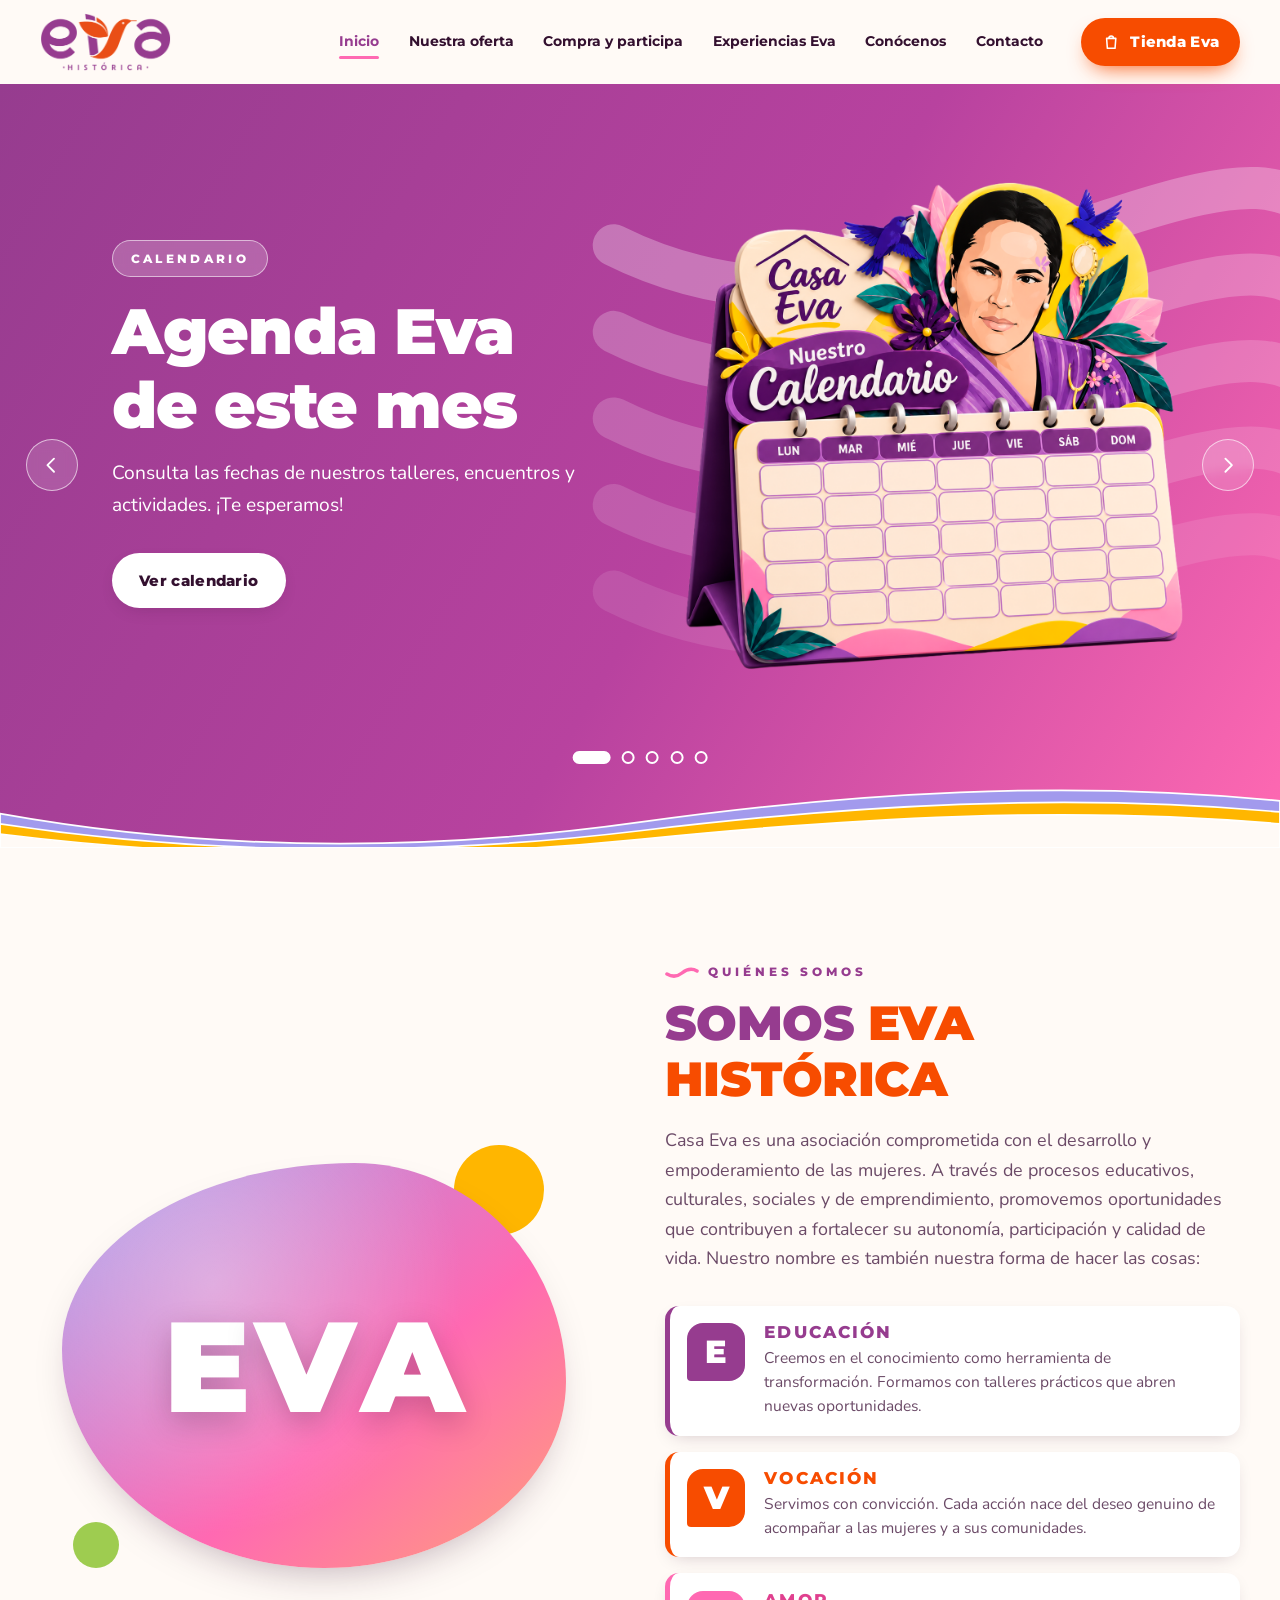
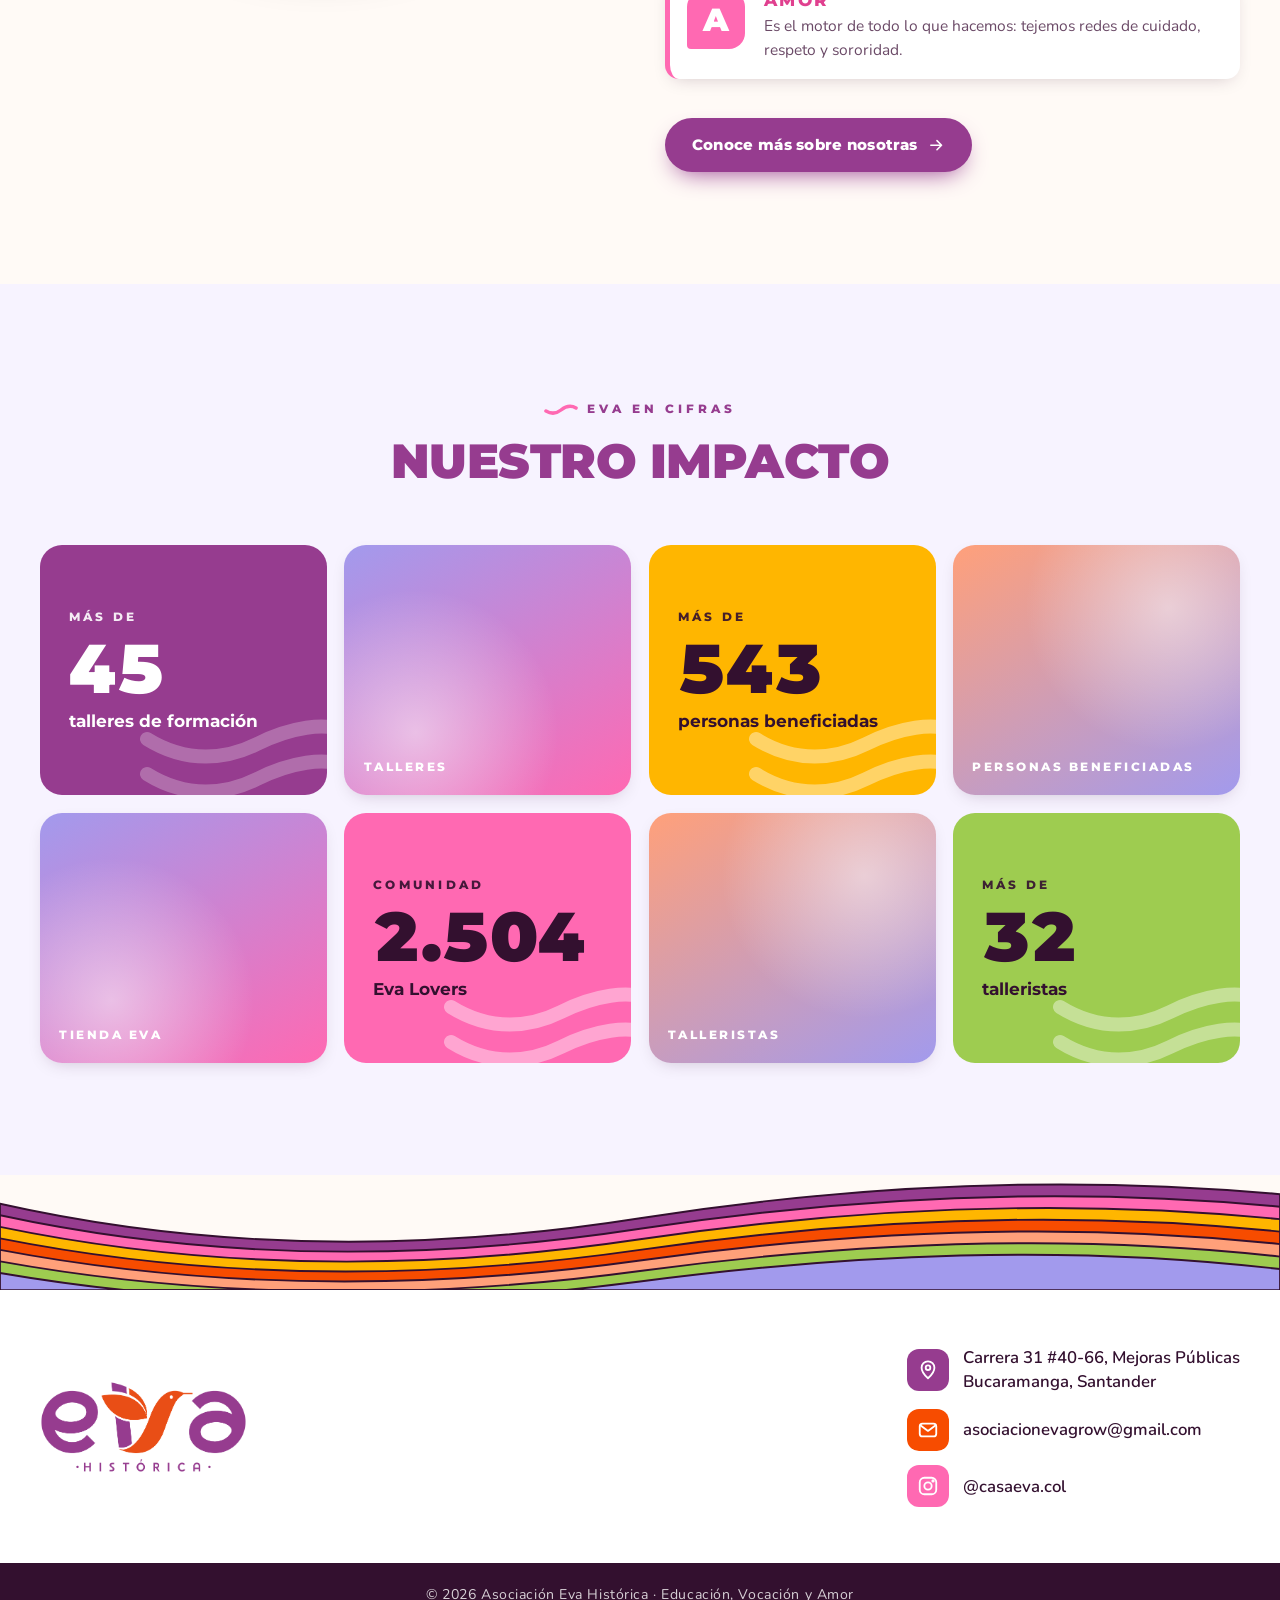
==== commit 36e4bc96: "Fotos videos" ====
--- a/index.html
+++ b/index.html
@@ -12,8 +12,8 @@
   <link rel="preconnect" href="https://fonts.gstatic.com" crossorigin>
   <link href="https://fonts.googleapis.com/css2?family=Montserrat:wght@500;600;700;800;900&family=Nunito:wght@400;600;700&display=swap" rel="stylesheet">
 
-  <link rel="stylesheet" href="css/styles.css">
-  <script src="js/main.js" defer></script>
+  <link rel="stylesheet" href="css/styles.css?v=8">
+  <script src="js/main.js?v=3" defer></script>
 </head>
 <body>
 
@@ -35,7 +35,7 @@
         <ul>
           <li><a href="index.html" aria-current="page">Inicio</a></li>
           <li><a href="oferta.html">Nuestra oferta</a></li>
-          <li><a href="como-ayudar.html">¿Cómo ayudar?</a></li>
+          <li><a href="como-ayudar.html">Compra y participa</a></li>
           <li><a href="experiencias.html">Experiencias Eva</a></li>
           <li><a href="conocenos.html">Conócenos</a></li>
           <li><a href="#contacto">Contacto</a></li>
@@ -54,60 +54,55 @@
     <section class="hero" aria-roledescription="carrusel" aria-label="Novedades Eva">
       <div class="slides">
 
-        <article class="slide slide--1 is-active" data-bg="assets/img/banners/banner-1.jpg" aria-roledescription="diapositiva" aria-label="1 de 5">
+        <article class="slide slide--1 slide--art is-active" data-bg="assets/img/banners/banner-1.jpg" aria-roledescription="diapositiva" aria-label="1 de 5">
           <div class="container slide-content">
             <span class="pill">Calendario</span>
             <h2>Agenda Eva<br>de este mes</h2>
             <p>Consulta las fechas de nuestros talleres, encuentros y actividades. ¡Te esperamos!</p>
             <a class="btn btn--light" href="oferta.html#calendario">Ver calendario</a>
           </div>
-        </article>
-
-        <article class="slide slide--2" data-bg="assets/img/banners/banner-2.jpg" aria-roledescription="diapositiva" aria-label="2 de 5">
+          <!-- Ilustración PNG con fondo transparente (si no existe, se quita sola) -->
+          <img class="slide-art" src="assets/img/banners/calendario.png" alt="" onerror="this.remove()">
+        </article>
+
+        <article class="slide slide--2 slide--art" data-bg="assets/img/banners/banner-2.jpg" aria-roledescription="diapositiva" aria-label="2 de 5">
           <div class="container slide-content">
             <span class="pill">Convocatoria abierta</span>
             <h2>Inscríbete en nuestros nuevos talleres</h2>
             <p>Formación práctica para mujeres que quieren aprender, emprender y crecer juntas.</p>
             <a class="btn btn--light" href="oferta.html#talleres">Quiero inscribirme</a>
           </div>
-        </article>
-
-        <article class="slide slide--3" data-bg="assets/img/banners/banner-3.jpg" aria-roledescription="diapositiva" aria-label="3 de 5">
+          <img class="slide-art" src="assets/img/banners/talleres.png" alt="" onerror="this.remove()">
+        </article>
+
+        <article class="slide slide--3 slide--art" data-bg="assets/img/banners/banner-3.jpg" aria-roledescription="diapositiva" aria-label="3 de 5">
           <div class="container slide-content">
             <span class="pill">Tienda Eva</span>
             <h2>Hecho con amor por manos emprendedoras</h2>
             <p>Cada compra en la Tienda Eva impulsa los procesos de formación de nuestra comunidad.</p>
             <a class="btn btn--light" href="como-ayudar.html#tienda">Visitar la tienda</a>
           </div>
-        </article>
-
-        <article class="slide slide--4" data-bg="assets/img/banners/banner-4.jpg" aria-roledescription="diapositiva" aria-label="4 de 5">
+          <img class="slide-art" src="assets/img/banners/tienda.png" alt="" onerror="this.remove()">
+        </article>
+
+        <article class="slide slide--4 slide--art" data-bg="assets/img/banners/banner-4.jpg" aria-roledescription="diapositiva" aria-label="4 de 5">
           <div class="container slide-content">
             <span class="pill">Mensaje Eva</span>
             <h2>Educar es sembrar: cada mujer que aprende transforma su comunidad</h2>
             <a class="btn btn--light" href="conocenos.html">Conócenos</a>
           </div>
-        </article>
-
-        <article class="slide slide--5" data-bg="assets/img/banners/banner-5.jpg" aria-roledescription="diapositiva" aria-label="5 de 5">
+          <img class="slide-art" src="assets/img/banners/educar.png" alt="" onerror="this.remove()">
+        </article>
+
+        <article class="slide slide--5 slide--art" data-bg="assets/img/banners/banner-5.jpg" aria-roledescription="diapositiva" aria-label="5 de 5">
           <div class="container slide-content">
             <span class="pill">Voluntariados</span>
             <h2>Suma tu tiempo y tu talento a la causa</h2>
             <p>Hay muchas formas de ser parte de Eva. Encuentra la tuya.</p>
-            <a class="btn btn--light" href="como-ayudar.html#voluntarios">¿Cómo ayudar?</a>
-          </div>
-        </article>
-
-        <!-- Ondas decorativas (se ocultan si el banner tiene imagen) -->
-        <svg class="hero-ribbons" viewBox="0 0 600 520" aria-hidden="true" preserveAspectRatio="xMaxYMid slice">
-          <g fill="none" stroke-linecap="round" stroke-width="34">
-            <path d="M20 90 C160 160 300 110 420 70 S560 40 600 70"  stroke="#ffffff" opacity=".28"/>
-            <path d="M20 160 C160 230 300 180 420 140 S560 110 600 140" stroke="#ffffff" opacity=".22"/>
-            <path d="M20 230 C160 300 300 250 420 210 S560 180 600 210" stroke="#ffffff" opacity=".18"/>
-            <path d="M20 300 C160 370 300 320 420 280 S560 250 600 280" stroke="#ffffff" opacity=".14"/>
-            <path d="M20 370 C160 440 300 390 420 350 S560 320 600 350" stroke="#ffffff" opacity=".10"/>
-          </g>
-        </svg>
+            <a class="btn btn--light" href="como-ayudar.html#voluntarios">Compra y participa</a>
+          </div>
+          <img class="slide-art" src="assets/img/banners/voluntariados.png" alt="" onerror="this.remove()">
+        </article>
       </div>
 
       <button class="hero-arrow hero-arrow--prev" aria-label="Banner anterior">
@@ -148,7 +143,9 @@
           <span class="eyebrow">Quiénes somos</span>
           <h2 class="section-title">Somos <span class="hl">Eva Histórica</span></h2>
           <p class="lead">
-            Una asociación de mujeres en Bucaramanga que cree en el poder de aprender juntas.
+            Casa Eva es una asociación comprometida con el desarrollo y empoderamiento de las mujeres.
+            A través de procesos educativos, culturales, sociales y de emprendimiento, promovemos
+            oportunidades que contribuyen a fortalecer su autonomía, participación y calidad de vida.
             Nuestro nombre es también nuestra forma de hacer las cosas:
           </p>
 
@@ -257,7 +254,7 @@
         <ul class="contact-list">
           <li>
             <svg viewBox="0 0 24 24" aria-hidden="true"><path d="M12 21s-7-6.2-7-11.5A7 7 0 0 1 19 9.5C19 14.8 12 21 12 21Z"/><circle cx="12" cy="9.5" r="2.5"/></svg>
-            <span>Bucaramanga, Santander</span>
+            <a href="https://www.google.com/maps/search/?api=1&query=Carrera+31+%2340-66+Mejoras+P%C3%BAblicas+Bucaramanga+Santander" target="_blank" rel="noopener">Carrera 31 #40-66, Mejoras Públicas<br>Bucaramanga, Santander</a>
           </li>
           <li>
             <svg viewBox="0 0 24 24" aria-hidden="true"><rect x="3" y="5" width="18" height="14" rx="3"/><path d="m4 7 8 6 8-6"/></svg>
--- a/css/styles.css
+++ b/css/styles.css
@@ -186,19 +186,30 @@
    ========================================================= */
 .hero { position: relative; color: #fff; }
 
+/* Los slides se apilan en la misma celda del grid: el slider toma
+   la altura del slide más alto en vez de recortar el contenido. */
 .slides {
   position: relative;
-  height: clamp(520px, 78vh, 720px);
+  display: grid;
+  min-height: clamp(520px, 78vh, 720px);
+  min-height: clamp(520px, 78svh, 720px);
   overflow: hidden;
   isolation: isolate;
+  /* Ondas decorativas: van en el fondo de cada slide para quedar
+     detrás del texto y de las ilustraciones (la foto las tapa). */
+  --ribbons: url("data:image/svg+xml,%3Csvg xmlns='http://www.w3.org/2000/svg' viewBox='0 0 600 520'%3E%3Cg fill='none' stroke='white' stroke-linecap='round' stroke-width='34'%3E%3Cpath d='M20 90 C160 160 300 110 420 70 S560 40 600 70' opacity='.28'/%3E%3Cpath d='M20 160 C160 230 300 180 420 140 S560 110 600 140' opacity='.22'/%3E%3Cpath d='M20 230 C160 300 300 250 420 210 S560 180 600 210' opacity='.18'/%3E%3Cpath d='M20 300 C160 370 300 320 420 280 S560 250 600 280' opacity='.14'/%3E%3Cpath d='M20 370 C160 440 300 390 420 350 S560 320 600 350' opacity='.10'/%3E%3C/g%3E%3C/svg%3E");
+  --ribbons-size: min(58vw, 760px);
+  --ribbons-x: -4vw;
 }
 
 .slide {
-  position: absolute; inset: 0;
+  position: relative; grid-area: 1 / 1;
   display: flex; align-items: center;
   opacity: 0; visibility: hidden;
   transition: opacity .9s var(--ease), visibility 0s .9s;
-  background: var(--slide-grad);
+  background:
+    var(--ribbons) right var(--ribbons-x) top 42% / var(--ribbons-size) auto no-repeat,
+    var(--slide-grad);
   z-index: 1;
 }
 .slide.is-active { opacity: 1; visibility: visible; transition: opacity .9s var(--ease); z-index: 2; }
@@ -226,18 +237,39 @@
 .slide--4 { --slide-grad: linear-gradient(120deg, #5f2a7c 0%, #963c8f 60%, #ffa07a 100%); }
 .slide--5 { --slide-grad: linear-gradient(120deg, #4f8f2a 0%, #7fb83e 50%, #9ecc50 100%); }
 
-.slide-content { position: relative; z-index: 3; padding-bottom: 3rem; }
+/* padding-bottom = posición de los puntos + aire, así el botón
+   nunca queda sobre los puntos ni sobre la onda inferior. */
+.slide-content {
+  position: relative; z-index: 3;
+  padding-top: 3rem;
+  padding-bottom: calc(clamp(3.8rem, 7vw, 5.2rem) + 3rem);
+}
 .slide-content > * { max-width: 620px; }
 
 .slide h2 {
-  font-size: clamp(2.2rem, 5.4vw, 4rem);
+  font-size: clamp(2rem, min(5.4vw, 7.5vh), 4rem);
   font-weight: 900;
   letter-spacing: -.02em;
   margin: 1.1rem 0 1rem;
   text-wrap: balance;
 }
 .slide p { font-size: clamp(1.02rem, 1.6vw, 1.2rem); max-width: 520px; margin-bottom: 2rem; opacity: .95; }
-.slide--4 h2 { margin-bottom: 2rem; }
+.slide--4 h2 { margin-bottom: 2rem; max-width: 720px; }
+
+/* Slide con ilustración a la derecha (PNG transparente) */
+.slide--art .slide-content > * { max-width: min(620px, 50%); }
+.slide-art {
+  position: absolute; z-index: 3; top: 46%;
+  right: max(1.25rem, calc((100% - 1200px) / 2));
+  width: min(40vw, 520px); height: auto; max-height: 80%;
+  object-fit: contain;
+  pointer-events: none;
+  opacity: 0; transform: translateY(-46%) scale(.96);
+}
+.slide.is-active .slide-art {
+  opacity: 1; transform: translateY(-50%);
+  transition: opacity .9s var(--ease) .2s, transform .9s var(--ease) .2s;
+}
 
 .pill {
   display: inline-block;
@@ -278,6 +310,24 @@
 .hero-arrow:hover { background: rgba(255, 255, 255, .3); transform: scale(1.06); }
 .hero-arrow--prev { left: clamp(.75rem, 2vw, 2rem); }
 .hero-arrow--next { right: clamp(.75rem, 2vw, 2rem); }
+
+/* Entre 961px y 1360px el margen del .container es menor que la flecha:
+   se empuja el contenido para que la flecha "anterior" no tape el texto. */
+@media (min-width: 961px) and (max-width: 1360px) {
+  .slide-content { padding-inline: 4.5rem; }
+  .slide-art { right: 5.75rem; }
+}
+
+/* Celular en horizontal: el slider se ajusta al contenido */
+@media (max-height: 560px) and (orientation: landscape) {
+  .hero .slides { min-height: 0; }
+  .slide-content { padding-top: 2rem; padding-bottom: 5.5rem; }
+  .slide h2 { font-size: clamp(1.6rem, 9vh, 2.4rem); margin: .7rem 0 .6rem; }
+  .slide p { margin-bottom: 1.2rem; }
+  .slide--4 h2 { margin-bottom: 1.2rem; }
+  .pill { padding: .35rem .9rem; font-size: .68rem; }
+  .hero-dots { bottom: 2.6rem; }
+}
 
 .hero-dots {
   position: absolute; left: 50%; bottom: clamp(3.8rem, 7vw, 5.2rem); z-index: 5;
@@ -498,13 +548,20 @@
   .about-media { min-height: 360px; max-width: 480px; width: 100%; margin-inline: auto; }
 
   .impact-grid { grid-template-columns: repeat(2, 1fr); grid-auto-rows: minmax(210px, auto); }
+
+  .hero-arrow { display: none; }
+
+  /* En tablet y celular no cabe junto al texto */
+  .slide-art { display: none; }
+  .slide--art .slide-content > * { max-width: 620px; }
 }
 
 @media (max-width: 640px) {
-  .hero-arrow { display: none; }
-  .slides { height: clamp(520px, 86vh, 640px); }
+  .slides {
+    min-height: clamp(520px, 86vh, 640px); min-height: clamp(520px, 86svh, 640px);
+    --ribbons-size: 120vw; --ribbons-x: -48vw;
+  }
   .hero-ribbons { width: 120vw; right: -40%; opacity: .6; }
-  .slide-content { padding-bottom: 5rem; }
 
   .impact-grid { gap: .8rem; grid-auto-rows: minmax(180px, auto); }
   .tile--stat { padding: 1.4rem 1.2rem; }
@@ -544,6 +601,28 @@
 }
 .page-hero p { font-size: clamp(1.02rem, 1.6vw, 1.2rem); max-width: 560px; opacity: .95; }
 .page-hero .hero-ribbons { transform: translateY(-50%); }
+
+/* Encabezado con ilustración a la derecha (PNG transparente).
+   Uso: clase page-hero--art en la sección + <img class="page-hero-art"> */
+.page-hero--art { min-height: clamp(460px, 70vh, 620px); display: flex; align-items: center; }
+.page-hero--art .container > * { max-width: min(640px, 50%); }
+.page-hero-art {
+  position: absolute; z-index: 3; top: 46%;
+  right: max(1.25rem, calc((100% - 1200px) / 2));
+  width: min(40vw, 540px); height: auto; max-height: 78%;
+  object-fit: contain;
+  transform: translateY(-50%);
+  pointer-events: none;
+  animation: heroArtIn .9s var(--ease) .2s both;
+}
+@keyframes heroArtIn { from { opacity: 0; transform: translateY(-46%) scale(.96); } }
+@media (max-width: 960px) {
+  .page-hero--art { min-height: 0; display: block; }
+  .page-hero--art .container > * { max-width: none; }
+  .page-hero--art .container > h1 { max-width: 760px; }
+  .page-hero--art .container > p { max-width: 560px; }
+  .page-hero-art { display: none; }
+}
 
 .section--alt { background: var(--bg-alt); }
 .section-head p { color: var(--tinta-suave); max-width: 600px; margin: 1rem auto 0; font-size: 1.08rem; }
@@ -809,14 +888,14 @@
   color: var(--morado);
 }
 .purpose-statement span { display: block; color: var(--naranja); }
-.purpose-wave { width: min(420px, 80%); height: auto; margin: 1.8rem auto 0; display: block; }
+.purpose-wave { width: min(420px, 80%); height: auto; overflow: visible; margin: 1.8rem auto 0; display: block; }
 .purpose-dot { position: absolute; border-radius: 50%; z-index: -1; }
 .purpose-dot--1 { width: 120px; height: 120px; background: var(--amarillo); opacity: .35; left: 6%; top: 18%; }
 .purpose-dot--2 { width: 70px; height: 70px; background: var(--verde); opacity: .4; right: 10%; top: 12%; }
 .purpose-dot--3 { width: 160px; height: 160px; background: var(--lavanda); opacity: .25; right: 4%; bottom: 6%; }
 
 .mission {
-  position: relative; display: grid; grid-template-columns: auto 1fr; gap: clamp(1.5rem, 4vw, 3.5rem); align-items: center;
+  position: relative; display: grid; grid-template-columns: clamp(11rem, 22vw, 16rem) 1fr; gap: clamp(1.5rem, 4vw, 3.5rem); align-items: center;
   background: #fff; border-radius: calc(var(--radius) + 8px);
   padding: clamp(2rem, 5vw, 3.5rem); box-shadow: var(--shadow);
   overflow: hidden; isolation: isolate;
@@ -830,8 +909,10 @@
   font-size: clamp(2rem, 4vw, 3rem); color: var(--morado); line-height: 1;
 }
 .mission-label svg { display: block; font-size: 3rem; color: var(--rosa); margin-bottom: .6rem; stroke-width: 1.6; }
-.mission p { font-size: clamp(1.1rem, 2vw, 1.35rem); line-height: 1.6; color: var(--tinta); }
+.mission p { font-size: clamp(1.05rem, 1.7vw, 1.22rem); line-height: 1.65; color: var(--tinta); }
+.mission-text p + p { margin-top: 1rem; }
 .mission p strong { color: var(--morado); }
+.mission + .mission { margin-top: clamp(2.2rem, 5vw, 3.5rem); }
 
 .pillars { display: grid; grid-template-columns: repeat(3, 1fr); gap: 1.4rem; }
 .pillar {
@@ -847,12 +928,15 @@
 }
 .pillar--rosa  { --c: var(--rosa); }
 .pillar--verde { --c: var(--verde); }
-.pillar .workshop-icon { background: var(--c); }
+.pillar { text-align: center; }
+.pillar .workshop-icon { background: var(--c); margin-inline: auto; }
+.pillar .chips { justify-content: center; }
 .pillar h3 {
   font-size: .8rem; font-weight: 800; letter-spacing: .3em; text-transform: uppercase;
   color: var(--tinta-suave); margin-bottom: .7rem;
 }
-.pillar-main { font-family: var(--font-display); font-weight: 900; font-size: 1.45rem; line-height: 1.25; color: var(--tinta); }
+.pillar-main { font-family: var(--font-display); font-weight: 900; font-size: 1.3rem; line-height: 1.3; color: var(--tinta); text-transform: uppercase; text-wrap: balance; }
+.pillar-author { display: block; margin-top: 1rem; white-space: nowrap; font-family: var(--font-body); font-weight: 700; font-style: italic; font-size: 1rem; text-transform: none; color: var(--morado); }
 .chips { display: flex; flex-wrap: wrap; gap: .55rem; }
 .chip {
   font-family: var(--font-display); font-weight: 800; font-size: .88rem;
@@ -884,3 +968,81 @@
   .cta-band { flex-direction: column; align-items: flex-start; }
   .lightbox-prev, .lightbox-next { top: auto; bottom: 1rem; margin-top: 0; }
 }
+.contact-list li:first-child a { line-height: 1.45; }
+
+/* =========================================================
+   GALERÍA DE VIDEOS — publicaciones de Instagram
+   ========================================================= */
+.ig-filters { display: flex; flex-wrap: wrap; justify-content: center; gap: .6rem; margin-bottom: 2.4rem; }
+.ig-filter {
+  --c: var(--tinta);
+  display: inline-flex; align-items: center; gap: .5rem;
+  font-family: var(--font-display); font-weight: 800; font-size: .9rem;
+  padding: .7rem 1.2rem; border-radius: 999px; cursor: pointer;
+  background: #fff; color: var(--c); border: 2px solid transparent;
+  box-shadow: var(--shadow-sm);
+  transition: background-color .25s, color .25s, transform .25s var(--ease);
+}
+.ig-filter span { font-size: .75rem; opacity: .7; }
+.ig-filter:hover { transform: translateY(-2px); }
+.ig-filter--contigo    { --c: var(--morado); }
+.ig-filter--emprende   { --c: #c43d00; }
+.ig-filter--transforma { --c: #c42d78; }
+.ig-filter.is-active { background: var(--c); color: #fff; }
+
+.ig-grid { display: grid; grid-template-columns: repeat(3, 1fr); gap: 1.4rem; align-items: start; }
+.ig-card {
+  --c: var(--morado);
+  background: #fff; border-radius: var(--radius); overflow: hidden;
+  box-shadow: var(--shadow-sm); border-top: 6px solid var(--c);
+  padding: 1rem 1rem 1rem;
+  animation: igIn .5s var(--ease);
+}
+/* Alto uniforme: encabezado + video vertical + barra inferior, proporcional al ancho */
+.ig-frame {
+  container-type: inline-size;
+  height: var(--ig-h, 646px);
+  border-radius: 14px; overflow: hidden;
+  border: 1px solid rgba(51, 16, 47, .08);
+  background: #fff;
+}
+@supports (height: 1cqw) {
+  .ig-frame { --ig-h: auto; height: auto; }
+  .ig-frame > * { height: calc(205px + 125cqw) !important; }
+}
+.ig-card[hidden] { display: none; }
+@keyframes igIn { from { opacity: 0; transform: translateY(16px); } }
+.ig-card--contigo    { --c: var(--morado); }
+.ig-card--emprende   { --c: var(--naranja); }
+.ig-card--transforma { --c: var(--rosa); }
+
+.ig-title {
+  display: flex; align-items: baseline; justify-content: space-between; gap: .5rem;
+  font-size: 1rem; font-weight: 900; text-transform: uppercase; letter-spacing: .06em;
+  color: var(--c); margin: .2rem .2rem .9rem;
+}
+.ig-card--transforma .ig-title { color: #c42d78; }
+.ig-card--emprende .ig-title   { color: #c43d00; }
+.ig-title span {
+  font-size: .68rem; letter-spacing: .2em; font-weight: 800;
+  padding: .3rem .7rem; border-radius: 99px; color: var(--tinta);
+  background: color-mix(in srgb, var(--c) 18%, #fff);
+}
+
+/* Espacio reservado mientras carga Instagram */
+.ig-card blockquote {
+  margin: 0 !important; min-width: 0 !important; width: 100% !important; max-width: 100% !important;
+  min-height: 0; border: 0 !important; border-radius: 0 !important; box-shadow: none !important; padding: 0 !important;
+  display: grid; place-items: center;
+  background: linear-gradient(110deg, var(--bg-alt) 30%, #fff 50%, var(--bg-alt) 70%) 0 0 / 300% 100%;
+  animation: igShimmer 1.6s linear infinite;
+}
+.ig-card blockquote a { font-family: var(--font-display); font-weight: 700; font-size: .85rem; color: var(--tinta-suave); }
+@keyframes igShimmer { to { background-position: -150% 0; } }
+.ig-card iframe { display: block; margin: 0 !important; min-width: 0 !important; width: 100% !important; max-width: 100% !important; border: 0 !important; border-radius: 0 !important; box-shadow: none !important; }
+
+.ig-more { display: flex; justify-content: center; gap: .8rem; flex-wrap: wrap; margin-top: 2.6rem; }
+.ig-more .btn--primary[hidden] { display: none; }
+
+@media (max-width: 960px) { .ig-grid { grid-template-columns: repeat(2, 1fr); } }
+@media (max-width: 640px) { .ig-grid { grid-template-columns: 1fr; max-width: 480px; margin-inline: auto; } }
